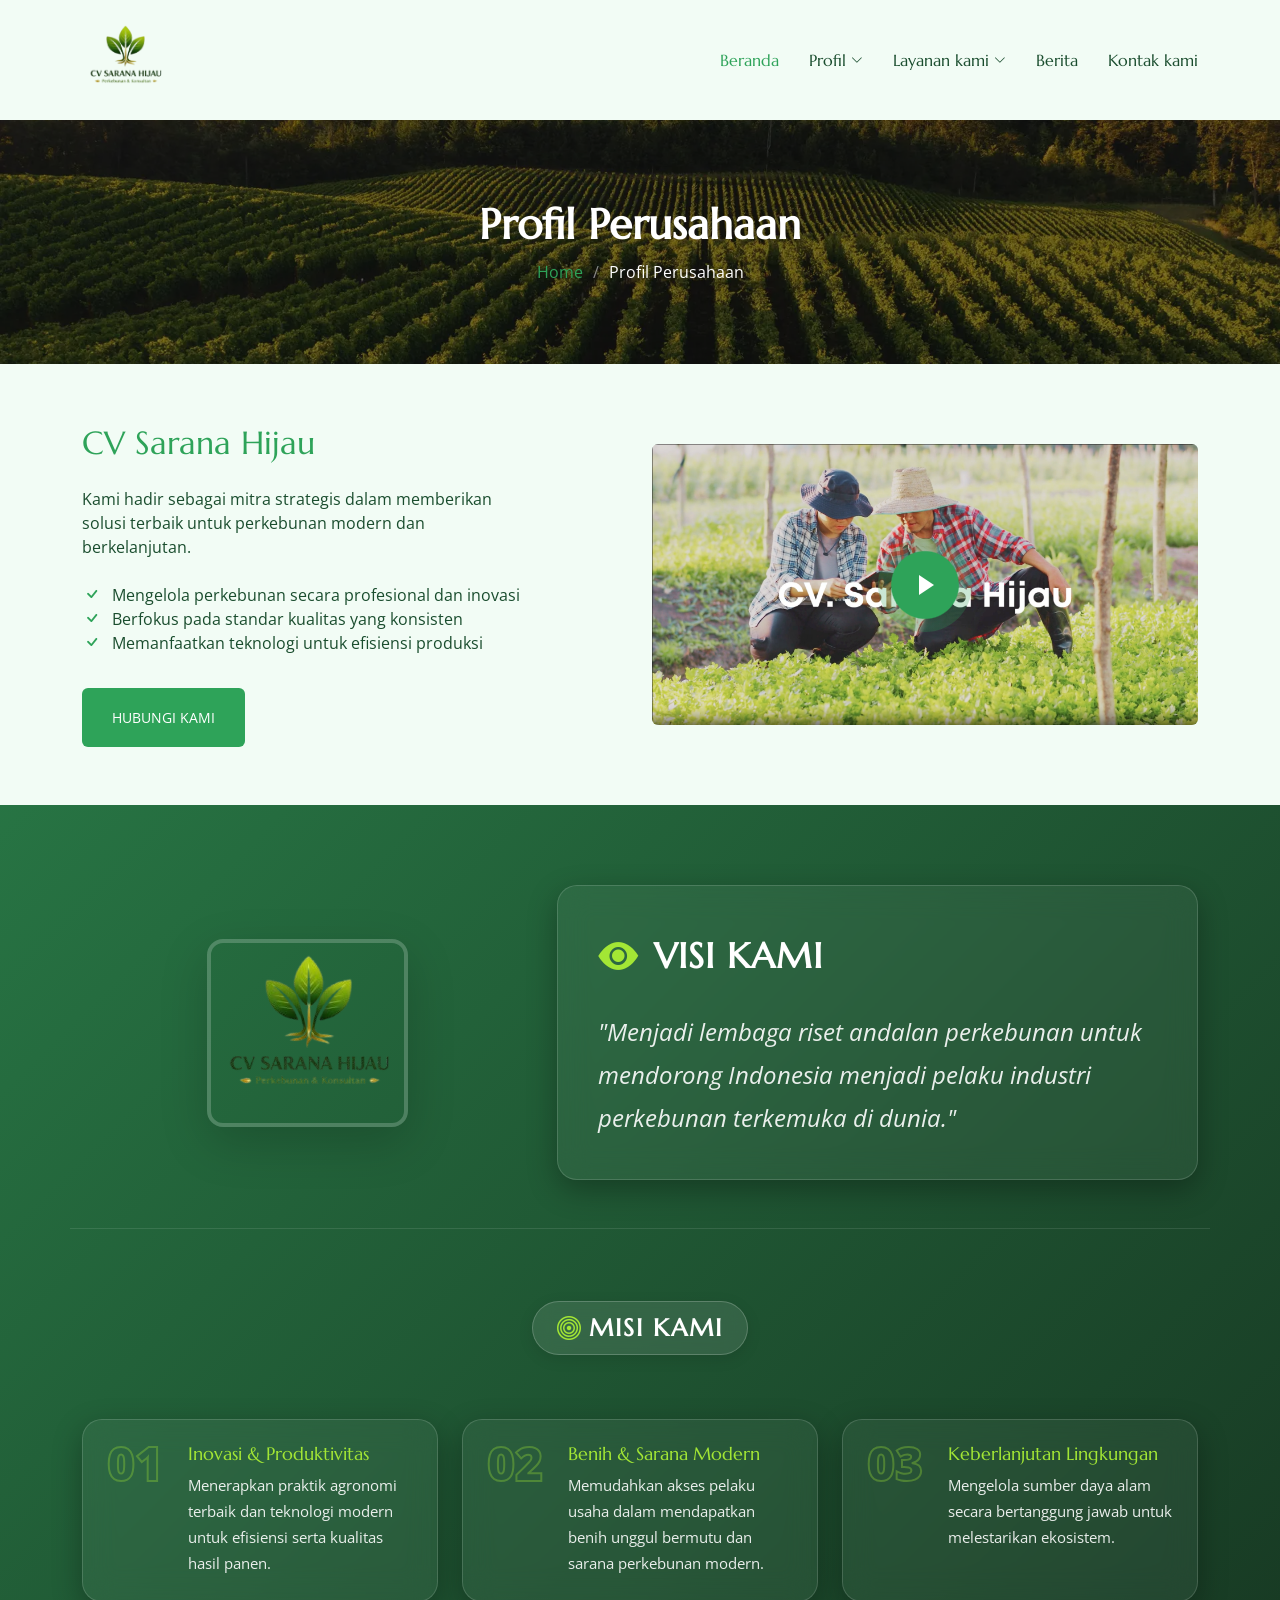
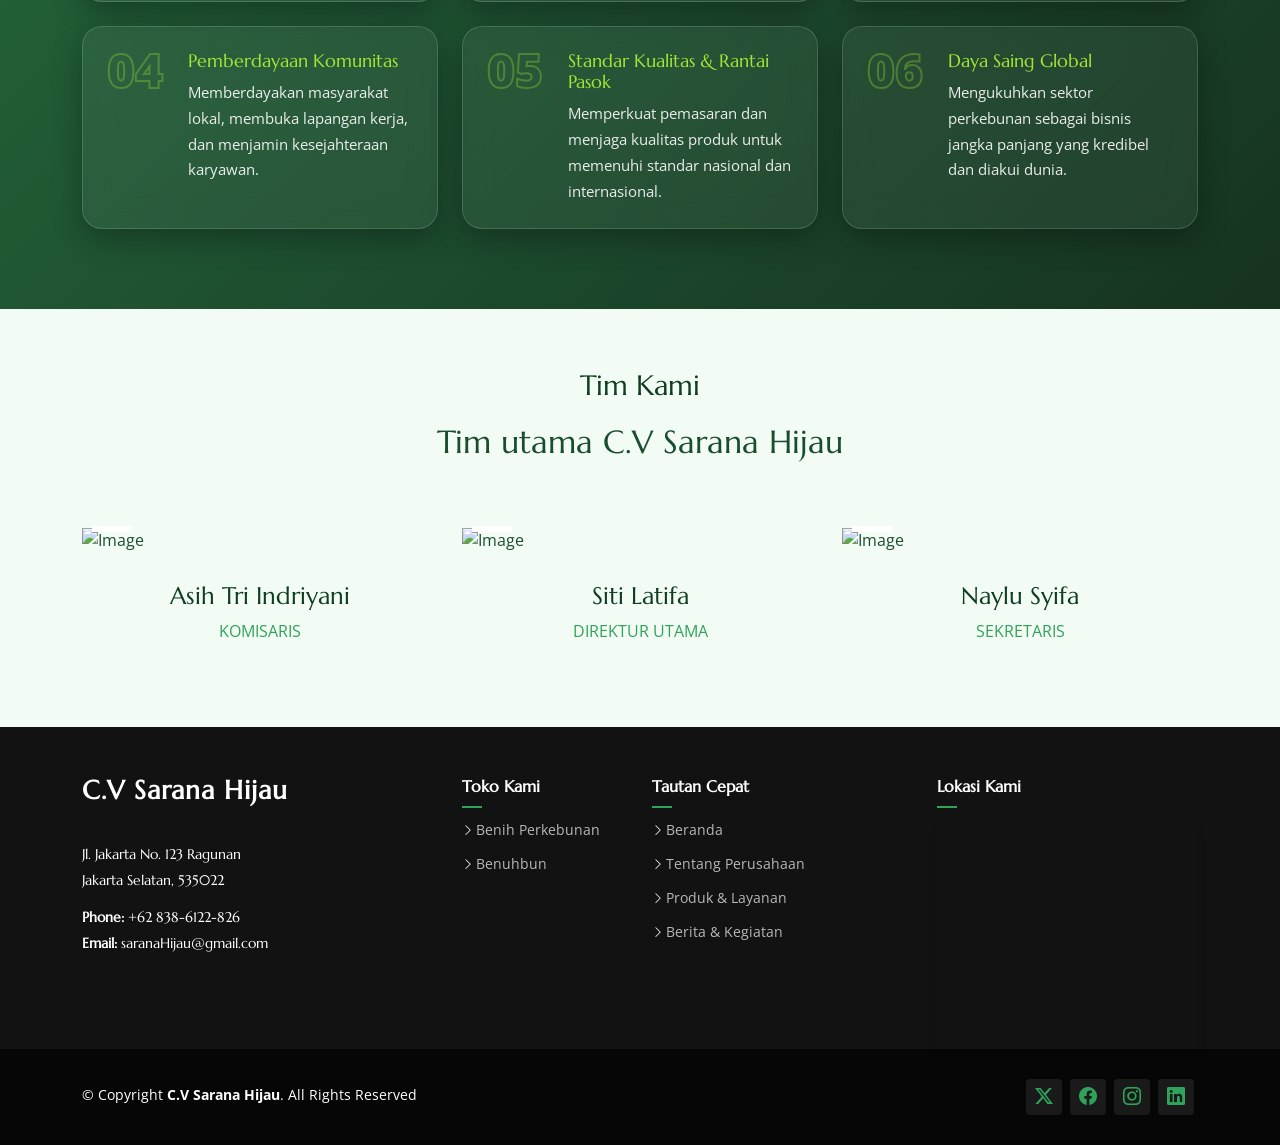
==== about.html @ 3dc7bf8a "first" ====
<!DOCTYPE html>
<html lang="en">

<head>
  <meta charset="utf-8">
  <meta content="width=device-width, initial-scale=1.0" name="viewport">
  <title> Cv Sarana Hijau</title>
  <meta name="description" content="">
  <meta name="keywords" content="">

  <!-- Favicons -->
  <link href="assets/img/logo.png" rel="icon">
  <link href="assets/img/apple-touch-icon.png" rel="apple-touch-icon">

  <!-- Fonts -->
  <link href="https://fonts.googleapis.com" rel="preconnect">
  <link href="https://fonts.gstatic.com" rel="preconnect" crossorigin>
  <link
    href="https://fonts.googleapis.com/css2?family=Open+Sans:ital,wght@0,300;0,400;0,500;0,600;0,700;0,800;1,300;1,400;1,500;1,600;1,700;1,800&family=Marcellus:wght@400&display=swap"
    rel="stylesheet">

  <!-- Vendor CSS Files -->
  <link href="assets/vendor/bootstrap/css/bootstrap.min.css" rel="stylesheet">
  <link href="assets/vendor/bootstrap-icons/bootstrap-icons.css" rel="stylesheet">
  <link href="assets/vendor/aos/aos.css" rel="stylesheet">
  <link href="assets/vendor/swiper/swiper-bundle.min.css" rel="stylesheet">
  <link href="assets/vendor/glightbox/css/glightbox.min.css" rel="stylesheet">

  <!-- Main CSS File -->
  <link href="assets/css/main.css" rel="stylesheet">

  <style>
    /* --- Visi Misi Section (Layout Gambar Kiri & Teks Kanan) --- */

    .visi-misi-section {
      position: relative;
      /* Ganti gambar latar ini sesuai keinginan Anda */
      background-image: url('../img/hero_1.jpg');
      background-size: cover;
      background-position: center;
      background-attachment: fixed;
      /* Efek Parallax */
      padding: 80px 0;
      overflow: hidden;
    }

    .visi-misi-overlay {
      position: absolute;
      top: 0;
      left: 0;
      width: 100%;
      height: 100%;
      background: linear-gradient(135deg, rgba(17, 101, 48, 0.9) 0%, rgba(10, 40, 20, 0.95) 100%);
      z-index: 1;
    }

    /* Animasi Gambar Melayang di Kolom Kiri */
    .image-float-anim {
      border: 4px solid rgba(255, 255, 255, 0.2);
      animation: floatImage 4s ease-in-out infinite;
    }

    @keyframes floatImage {
      0% {
        transform: translateY(0px);
      }

      50% {
        transform: translateY(-20px);
      }

      100% {
        transform: translateY(0px);
      }
    }

    /* Kartu Kaca (Glassmorphism) di Kolom Kanan */
    .glass-card {
      background: rgba(255, 255, 255, 0.05);
      backdrop-filter: blur(15px);
      -webkit-backdrop-filter: blur(15px);
      border: 1px solid rgba(255, 255, 255, 0.15);
      border-radius: 20px;
      padding: 40px;
      color: #ffffff;
      box-shadow: 0 10px 30px rgba(0, 0, 0, 0.3);
      transition: all 0.3s ease;
    }

    .glass-card:hover {
      background: rgba(255, 255, 255, 0.08);
      border-color: rgba(255, 255, 255, 0.3);
    }

    .glass-card .card-title {
      color: #ffffff;
      font-weight: 700;
      text-transform: uppercase;
      letter-spacing: 1px;
    }

    .glass-card .card-text {
      line-height: 1.7;
      color: rgba(255, 255, 255, 0.9);
    }

    /* Gaya Khusus untuk Daftar Berangka (Ordered List) */
    .card-list-ordered {
      padding-left: 20px;
    }

    .card-list-ordered li {
      font-size: 1.05rem;
      margin-bottom: 12px;
      line-height: 1.6;
      color: rgba(255, 255, 255, 0.9);
      padding-left: 10px;
    }

    /* Memberi warna aksen pada angka daftar (1, 2, 3...) */
    .card-list-ordered li::marker {
      color: #a3e635;
      font-weight: bold;
      font-size: 1.2rem;
    }

    /* --- Tambahan CSS untuk Misi Grid --- */

    /* Penomoran transparan besar di samping teks Misi */
    .mission-number {
      font-size: 4rem;
      font-weight: 800;
      line-height: 0.8;
      color: transparent;
      -webkit-text-stroke: 2px rgba(163, 230, 53, 0.4);
      /* Garis tepi warna hijau neon */
      margin-right: 25px;
      opacity: 0.8;
      transition: all 0.3s ease;
    }

    /* Efek saat kartu misi disorot mouse */
    .glass-card:hover .mission-number {
      color: rgba(163, 230, 53, 0.2);
      /* Nomor sedikit menyala */
      -webkit-text-stroke: 2px rgba(163, 230, 53, 0.8);
    }

    /* Lencana (Badge) bergaya kaca untuk Judul Misi */
    .glass-badge {
      background: rgba(255, 255, 255, 0.1);
      backdrop-filter: blur(10px);
      border: 1px solid rgba(255, 255, 255, 0.2);
      box-shadow: 0 4px 15px rgba(0, 0, 0, 0.1);
    }
  </style>
</head>

<body class="about-page">

  <header id="header" class="header d-flex align-items-center position-relative">
    <div class="container-fluid container-xl position-relative d-flex align-items-center justify-content-between">

      <a href="index.html" class="logo d-flex align-items-center">
        <!-- Uncomment the line below if you also wish to use an image logo -->
        <img src="assets/img/logo.png" alt="sarana-hijau">
        <!-- <h1 class="sitename">AgriCulture</h1>  -->
      </a>
      <nav id="navmenu" class="navmenu">
        <ul>
          <li><a href="index.html" class="active">Beranda</a></li>
          <li class="dropdown"><a href="#"><span>Profil</span> <i class="bi bi-chevron-down toggle-dropdown"></i></a>
            <ul>
              <li><a href="about.html">Profil Perusahaan</a></li>
              <li><a href="dokumen.html">Penghargaan/Dokumen</a></li>
            </ul>
          </li>
          <li class="dropdown"><a href="#"><span>Layanan kami</span> <i
                class="bi bi-chevron-down toggle-dropdown"></i></a>
            <ul>
              <li class="dropdown"><a href="#"><span>Toko Benih</span> <i
                    class="bi bi-chevron-down toggle-dropdown"></i></a>
                <ul>
                  <li><a href="https://www.benihperkebunanols.com" target="_blank">Toko Benih OLS</a></li>
                  <li><a href="http://www.belibenihbun.com" target="_blank">Toko Benihbun</a></li>
                </ul>
              </li>
              <li><a href="services.html">Produk</a></li>
              <li><a href="jasa.html">Jasa</a></li>
            </ul>
          </li>
          <li><a href="blog.html">Berita</a></li>
          <li><a href="contact.html">Kontak kami</a></li>
        </ul>
        <i class="mobile-nav-toggle d-xl-none bi bi-list"></i>
      </nav>
    </div>
  </header>

  <main class="main">

    <!-- Page Title -->
    <div class="page-title dark-background" data-aos="fade"
      style="background-image: url(assets/img/page-title-bg.webp);">
      <div class="container position-relative">
        <h1>Profil Perusahaan</h1>
        <!-- <p>Esse dolorum voluptatum ullam est sint nemo et est ipsa porro placeat quibusdam quia assumenda numquam
          molestias.</p> -->
        <nav class="breadcrumbs">
          <ol>
            <li><a href="index.html">Home</a></li>
            <li class="current">Profil Perusahaan</li>
          </ol>
        </nav>
      </div>
    </div><!-- End Page Title -->

    <section id="about-3" class="about-3 section">
      <div class="container">
        <div class="row gy-4 justify-content-between align-items-center">

          <!-- Kolom Gambar dan Tombol Play -->
          <div class="col-lg-6 order-lg-2 position-relative" data-aos="zoom-out">
            <img src="assets/vid/inovasi.png" alt="Image" class="img-fluid rounded image-3d-effect">
            <!-- Tautan memicu Modal Bootstrap -->
            <a href="javascript:void(0);" data-bs-toggle="modal" data-bs-target="#mp4VideoModal"
              class="pulsating-play-btn">
              <span class="play"><i class="bi bi-play-fill"></i></span>
            </a>
          </div>

          <!-- Kolom Teks Penjelasan Perusahaan -->
          <div class="col-lg-5 order-lg-1" data-aos="fade-up" data-aos-delay="100">
            <h2 class="content-title mb-4">CV Sarana Hijau</h2>
            <p class="mb-4">
              Kami hadir sebagai mitra strategis dalam memberikan solusi terbaik untuk perkebunan modern dan
              berkelanjutan.
            </p>
            <ul class="list-unstyled list-check">
              <li>Mengelola perkebunan secara profesional dan inovasi</li>
              <li>Berfokus pada standar kualitas yang konsisten</li>
              <li>Memanfaatkan teknologi untuk efisiensi produksi</li>
            </ul>

            <p><a href="#" class="btn-cta">Hubungi Kami</a></p>
          </div>
        </div>
      </div>
    </section>
    <!-- /About 3 Section -->
    <!-- Modal untuk Video MP4 -->
    <div class="modal fade" id="mp4VideoModal" tabindex="-1" aria-labelledby="mp4VideoModalLabel" aria-hidden="true">
      <div class="modal-dialog modal-lg modal-dialog-centered">
        <div class="modal-content">

          <!-- Header Modal -->
          <div class="modal-header">
            <h5 class="modal-title" id="mp4VideoModalLabel">Video Profil Perusahaan</h5>
            <button type="button" class="btn-close" data-bs-dismiss="modal" aria-label="Close"></button>
          </div>

          <!-- Body Modal (Tempat Video MP4) -->
          <div class="modal-body p-0">
            <div class="ratio ratio-16x9">
              <!-- Tag video HTML5 untuk memutar file .mp4 -->
              <video id="companyVideo" controls>
                <!-- Ubah src ke lokasi file mp4 Anda, misal: assets/video/profil.mp4 -->
                <source src="assets/vid/Inovasi.mp4" type="video/mp4">
                Maaf, browser Anda tidak mendukung pemutaran video ini.
              </video>
            </div>
          </div>

        </div>
      </div>
    </div>
    <section id="visi-misi" class="visi-misi-section">
      <div class="visi-misi-overlay"></div>

      <div class="container position-relative z-2 mb-5 pb-5" style="border-bottom: 1px solid rgba(255,255,255,0.1);">
        <div class="row gy-5 align-items-center">

          <div class="col-lg-5 text-center" data-aos="fade-right" data-aos-delay="100">
            <div class="image-floating-wrapper">
              <img src="assets/img/logo.png" alt="Ilustrasi Visi"
                class="img-fluid rounded-4 shadow-lg image-float-anim">
            </div>
          </div>

          <div class="col-lg-7" data-aos="fade-left" data-aos-delay="200">
            <div class="glass-card">
              <div class="d-flex align-items-center mb-4">
                <i class="bi bi-eye-fill me-3" style="font-size: 2.5rem; color: #a3e635;"></i>
                <h2 class="card-title m-0" style="font-size: 2.2rem;">Visi Kami</h2>
              </div>
              <p class="card-text fs-4 fst-italic" style="line-height: 1.8;">
                "Menjadi lembaga riset andalan perkebunan untuk mendorong Indonesia menjadi pelaku industri perkebunan
                terkemuka di dunia."
              </p>
            </div>
          </div>

        </div>
      </div>
      <div class="container position-relative z-2 pt-4">

        <div class="text-center mb-5" data-aos="fade-up">
          <div class="d-inline-flex align-items-center justify-content-center px-4 py-2 glass-badge rounded-pill mb-3">
            <i class="bi bi-bullseye fs-4 me-2" style="color: #a3e635;"></i>
            <h2 class="m-0 text-white text-uppercase" style="letter-spacing: 2px; font-size: 1.5rem; font-weight: 700;">
              Misi Kami</h2>
          </div>
        </div>

        <div class="row gy-4">

          <div class="col-lg-4 col-md-6" data-aos="fade-up" data-aos-delay="100">
            <div class="glass-card h-100 p-4 d-flex align-items-start">
              <div class="mission-number" style="font-size: 3rem;">01</div>
              <div>
                <h4 class="text-white mb-2" style="font-size: 1.1rem; color: #a3e635 !important;">Inovasi &
                  Produktivitas</h4>
                <p class="card-text mb-0 text-white" style="font-size: 0.95rem; opacity: 0.9;">Menerapkan praktik
                  agronomi terbaik dan teknologi modern untuk efisiensi serta kualitas hasil panen.</p>
              </div>
            </div>
          </div>

          <div class="col-lg-4 col-md-6" data-aos="fade-up" data-aos-delay="200">
            <div class="glass-card h-100 p-4 d-flex align-items-start">
              <div class="mission-number" style="font-size: 3rem;">02</div>
              <div>
                <h4 class="text-white mb-2" style="font-size: 1.1rem; color: #a3e635 !important;">Benih & Sarana Modern
                </h4>
                <p class="card-text mb-0 text-white" style="font-size: 0.95rem; opacity: 0.9;">Memudahkan akses pelaku
                  usaha dalam mendapatkan benih unggul bermutu dan sarana perkebunan modern.</p>
              </div>
            </div>
          </div>

          <div class="col-lg-4 col-md-6" data-aos="fade-up" data-aos-delay="300">
            <div class="glass-card h-100 p-4 d-flex align-items-start">
              <div class="mission-number" style="font-size: 3rem;">03</div>
              <div>
                <h4 class="text-white mb-2" style="font-size: 1.1rem; color: #a3e635 !important;">Keberlanjutan
                  Lingkungan</h4>
                <p class="card-text mb-0 text-white" style="font-size: 0.95rem; opacity: 0.9;">Mengelola sumber daya
                  alam secara bertanggung jawab untuk melestarikan ekosistem.</p>
              </div>
            </div>
          </div>

          <div class="col-lg-4 col-md-6" data-aos="fade-up" data-aos-delay="400">
            <div class="glass-card h-100 p-4 d-flex align-items-start">
              <div class="mission-number" style="font-size: 3rem;">04</div>
              <div>
                <h4 class="text-white mb-2" style="font-size: 1.1rem; color: #a3e635 !important;">Pemberdayaan Komunitas
                </h4>
                <p class="card-text mb-0 text-white" style="font-size: 0.95rem; opacity: 0.9;">Memberdayakan masyarakat
                  lokal, membuka lapangan kerja, dan menjamin kesejahteraan karyawan.</p>
              </div>
            </div>
          </div>

          <div class="col-lg-4 col-md-6" data-aos="fade-up" data-aos-delay="500">
            <div class="glass-card h-100 p-4 d-flex align-items-start">
              <div class="mission-number" style="font-size: 3rem;">05</div>
              <div>
                <h4 class="text-white mb-2" style="font-size: 1.1rem; color: #a3e635 !important;">Standar Kualitas &
                  Rantai Pasok</h4>
                <p class="card-text mb-0 text-white" style="font-size: 0.95rem; opacity: 0.9;">Memperkuat pemasaran dan
                  menjaga kualitas produk untuk memenuhi standar nasional dan internasional.</p>
              </div>
            </div>
          </div>

          <div class="col-lg-4 col-md-6" data-aos="fade-up" data-aos-delay="600">
            <div class="glass-card h-100 p-4 d-flex align-items-start">
              <div class="mission-number" style="font-size: 3rem;">06</div>
              <div>
                <h4 class="text-white mb-2" style="font-size: 1.1rem; color: #a3e635 !important;">Daya Saing Global</h4>
                <p class="card-text mb-0 text-white" style="font-size: 0.95rem; opacity: 0.9;">Mengukuhkan sektor
                  perkebunan sebagai bisnis jangka panjang yang kredibel dan diakui dunia.</p>
              </div>
            </div>
          </div>

        </div>
      </div>
    </section>

    <!-- Team Section -->
    <section class="team-15 team section" id="team">
      <!-- Section Title -->
      <div class="container section-title" data-aos="fade-up">
        <h2>Tim Kami</h2>
        <p>Tim utama C.V Sarana Hijau</p>
      </div><!-- End Section Title -->

      <div class="content">
        <div class="container">

          <div class="row">
            <div class="col-lg-4 col-md-6 mb-4">
              <div class="person">
                <figure>
                  <img src="assets/img/team/team-1.jpg" alt="Image" class="img-fluid">
                  <div class="social">
                    <a href="#"><span class="bi bi-facebook"></span></a>
                    <a href="#"><span class="bi bi-twitter-x"></span></a>
                    <a href="#"><span class="bi bi-linkedin"></span></a>
                  </div>
                </figure>
                <div class="person-contents">
                  <h3>Asih Tri Indriyani</h3>
                  <span class="position">KOMISARIS</span>
                </div>
              </div>
            </div>

            <div class="col-lg-4 col-md-6 mb-4">
              <div class="person">
                <figure>
                  <img src="assets/img/team/team-2.jpg" alt="Image" class="img-fluid">
                  <div class="social">
                    <a href="#"><span class="bi bi-facebook"></span></a>
                    <a href="#"><span class="bi bi-twitter-x"></span></a>
                    <a href="#"><span class="bi bi-linkedin"></span></a>
                  </div>
                </figure>
                <div class="person-contents">
                  <h3>Siti Latifa</h3>
                  <span class="position">DIREKTUR UTAMA</span>
                </div>
              </div>
            </div>

            <div class="col-lg-4 col-md-6 mb-4">
              <div class="person">
                <figure>
                  <img src="assets/img/team/team-3.jpg" alt="Image" class="img-fluid">
                  <div class="social">
                    <a href="#"><span class="bi bi-facebook"></span></a>
                    <a href="#"><span class="bi bi-twitter-x"></span></a>
                    <a href="#"><span class="bi bi-linkedin"></span></a>
                  </div>
                </figure>
                <div class="person-contents">
                  <h3>Naylu Syifa</h3>
                  <span class="position">SEKRETARIS</span>
                </div>
              </div>
            </div>

          </div>
        </div>
      </div>

    </section>
    <!-- /Team Section -->

  </main>
  <footer id="footer" class="footer dark-background">

    <div class="footer-top">
      <div class="container">
        <div class="row gy-4">

          <div class="col-lg-4 col-md-6 footer-about">
            <a href="index.html" class="logo d-flex align-items-center">
              <span class="sitename">C.V Sarana Hijau</span>
            </a>
            <div class="footer-contact pt-3">
              <p>Jl. Jakarta No. 123 Ragunan</p>
              <p>Jakarta Selatan, 535022</p>
              <p class="mt-3"><strong>Phone:</strong> <span>+62 838-6122-826</span></p>
              <p><strong>Email:</strong> <span>saranaHijau@gmail.com</span></p>
            </div>
          </div>

          <div class="col-lg-2 col-md-3 footer-links">
            <h4>Toko Kami</h4>
            <ul>
              <li><i class="bi bi-chevron-right"></i> <a href="https://www.benihperkebunanols.com" target="_blank">Benih
                  Perkebunan</a></li>
              <li><i class="bi bi-chevron-right"></i> <a href="http://www.belibenihbun.com" target="_blank">Benuhbun</a>
              </li>
            </ul>
          </div>

          <div class="col-lg-3 col-md-3 footer-links">
            <h4>Tautan Cepat</h4>
            <ul>
              <li><i class="bi bi-chevron-right"></i> <a href="index.html">Beranda</a></li>
              <li><i class="bi bi-chevron-right"></i> <a href="#about-3">Tentang Perusahaan</a></li>
              <li><i class="bi bi-chevron-right"></i> <a href="#services">Produk & Layanan</a></li>
              <li><i class="bi bi-chevron-right"></i> <a href="#recent-posts">Berita & Kegiatan</a></li>
            </ul>
          </div>

          <div class="col-lg-3 col-md-12">
            <h4>Lokasi Kami</h4>
            <div class="map-container rounded overflow-hidden mt-3" style="box-shadow: 0 4px 10px rgba(0,0,0,0.1);">
              <iframe
                src="https://www.google.com/maps/embed?pb=!1m18!1m12!1m3!1d31724.81432832598!2d106.797534!3d-6.305597!2m3!1f0!2f0!3f0!3m2!1i1024!2i768!4f13.1!3m3!1m2!1s0x2e69ee1e2db26f11%3A0xcb7df5b4b1fc7692!2sRagunan%2C%20Ps.%20Minggu%2C%20Kota%20Jakarta%20Selatan%2C%20Daerah%20Khusus%20Ibukota%20Jakarta!5e0!3m2!1sid!2sid!4v1700000000000!5m2!1sid!2sid"
                width="100%" height="220" style="border:0;" allowfullscreen="" loading="lazy"
                referrerpolicy="no-referrer-when-downgrade">
              </iframe>
            </div>
          </div>
        </div>
      </div>
    </div>

    <div class="copyright text-center">
      <div
        class="container d-flex flex-column flex-lg-row justify-content-center justify-content-lg-between align-items-center">

        <div class="d-flex flex-column align-items-center align-items-lg-start">
          <div>
            © Copyright <strong><span>C.V Sarana Hijau</span></strong>. All Rights Reserved
          </div>
          <div class="credits">
          </div>
        </div>

        <div class="social-links order-first order-lg-last mb-3 mb-lg-0">
          <a href=""><i class="bi bi-twitter-x"></i></a>
          <a href=""><i class="bi bi-facebook"></i></a>
          <a href=""><i class="bi bi-instagram"></i></a>
          <a href=""><i class="bi bi-linkedin"></i></a>
        </div>

      </div>
    </div>

  </footer>
  <!-- Scroll Top -->
  <a href="#" id="scroll-top" class="scroll-top d-flex align-items-center justify-content-center"><i
      class="bi bi-arrow-up-short"></i></a>

  <!-- Preloader -->
  <div id="preloader"></div>

  <!-- Vendor JS Files -->
  <script src="assets/vendor/bootstrap/js/bootstrap.bundle.min.js"></script>
  <script src="assets/vendor/php-email-form/validate.js"></script>
  <script src="assets/vendor/aos/aos.js"></script>
  <script src="assets/vendor/swiper/swiper-bundle.min.js"></script>
  <script src="assets/vendor/glightbox/js/glightbox.min.js"></script>

  <!-- Main JS File -->
  <script src="assets/js/main.js"></script>

</body>

</html>
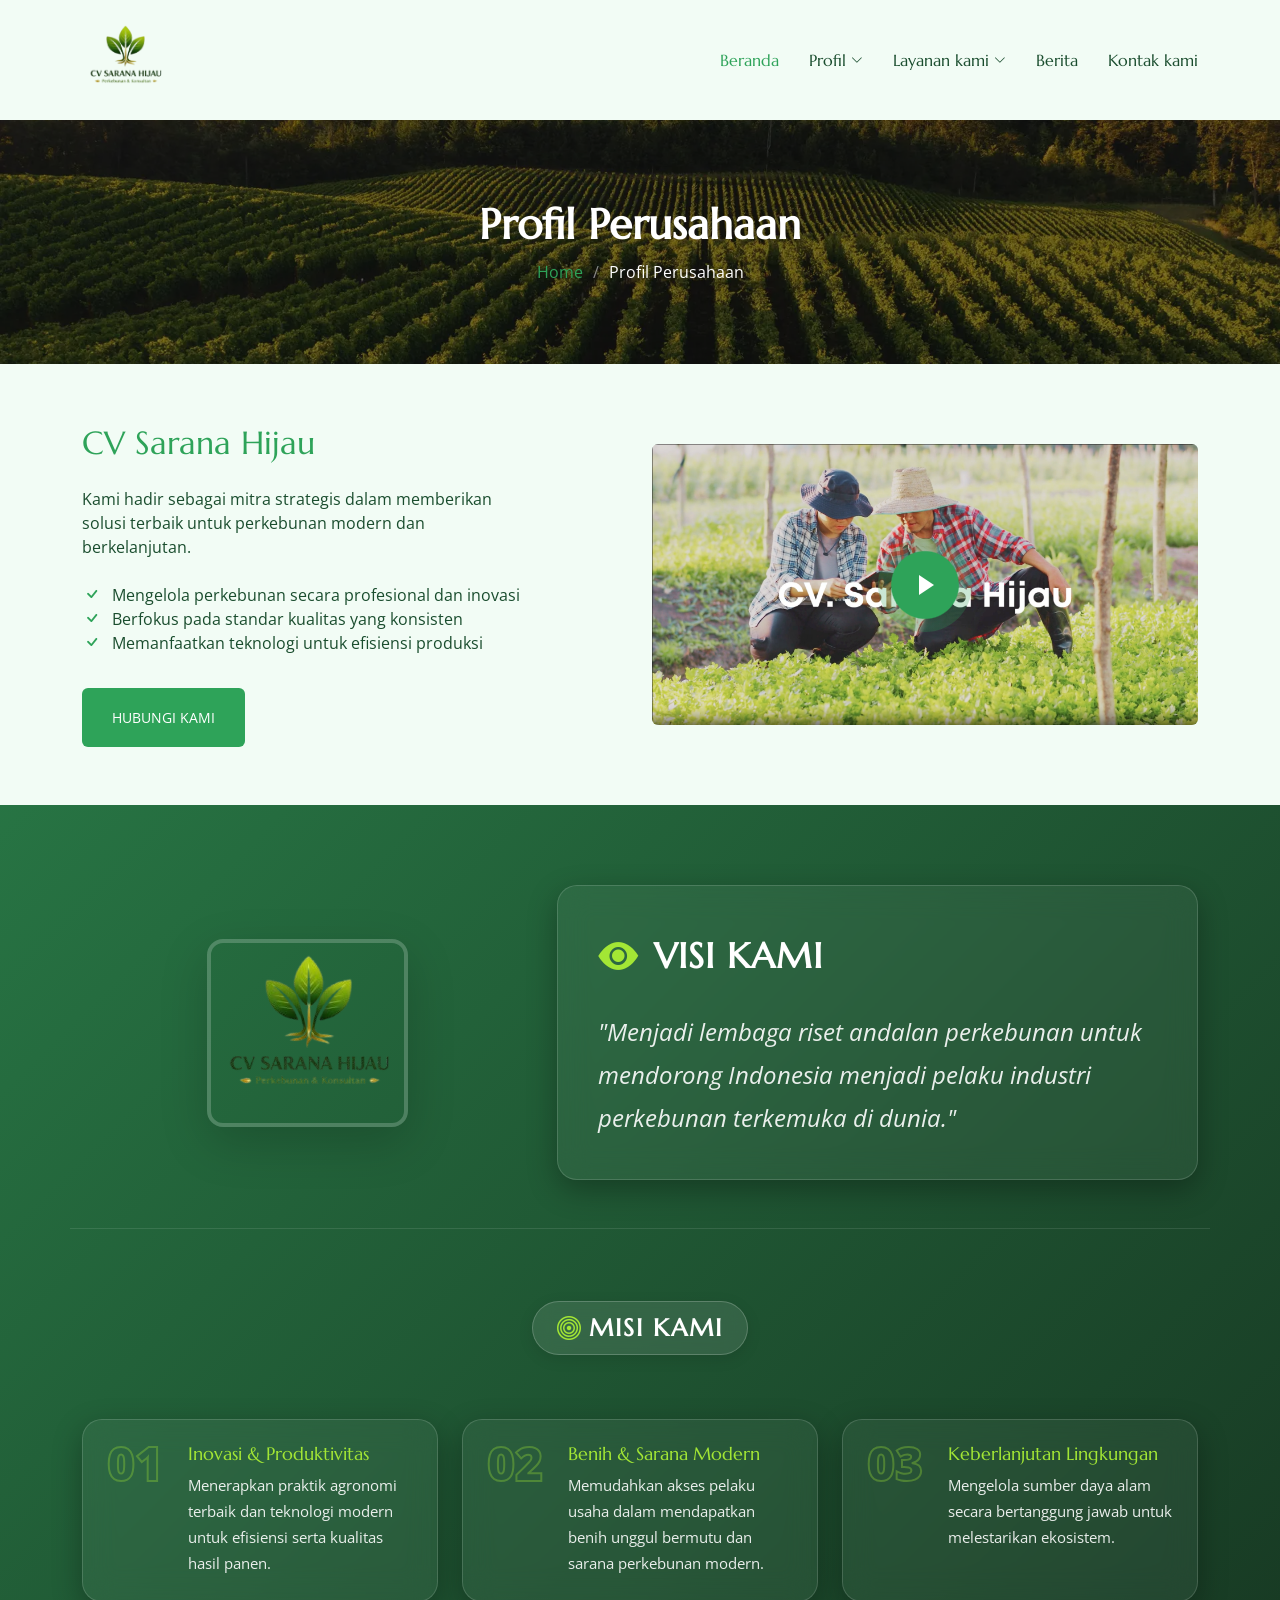
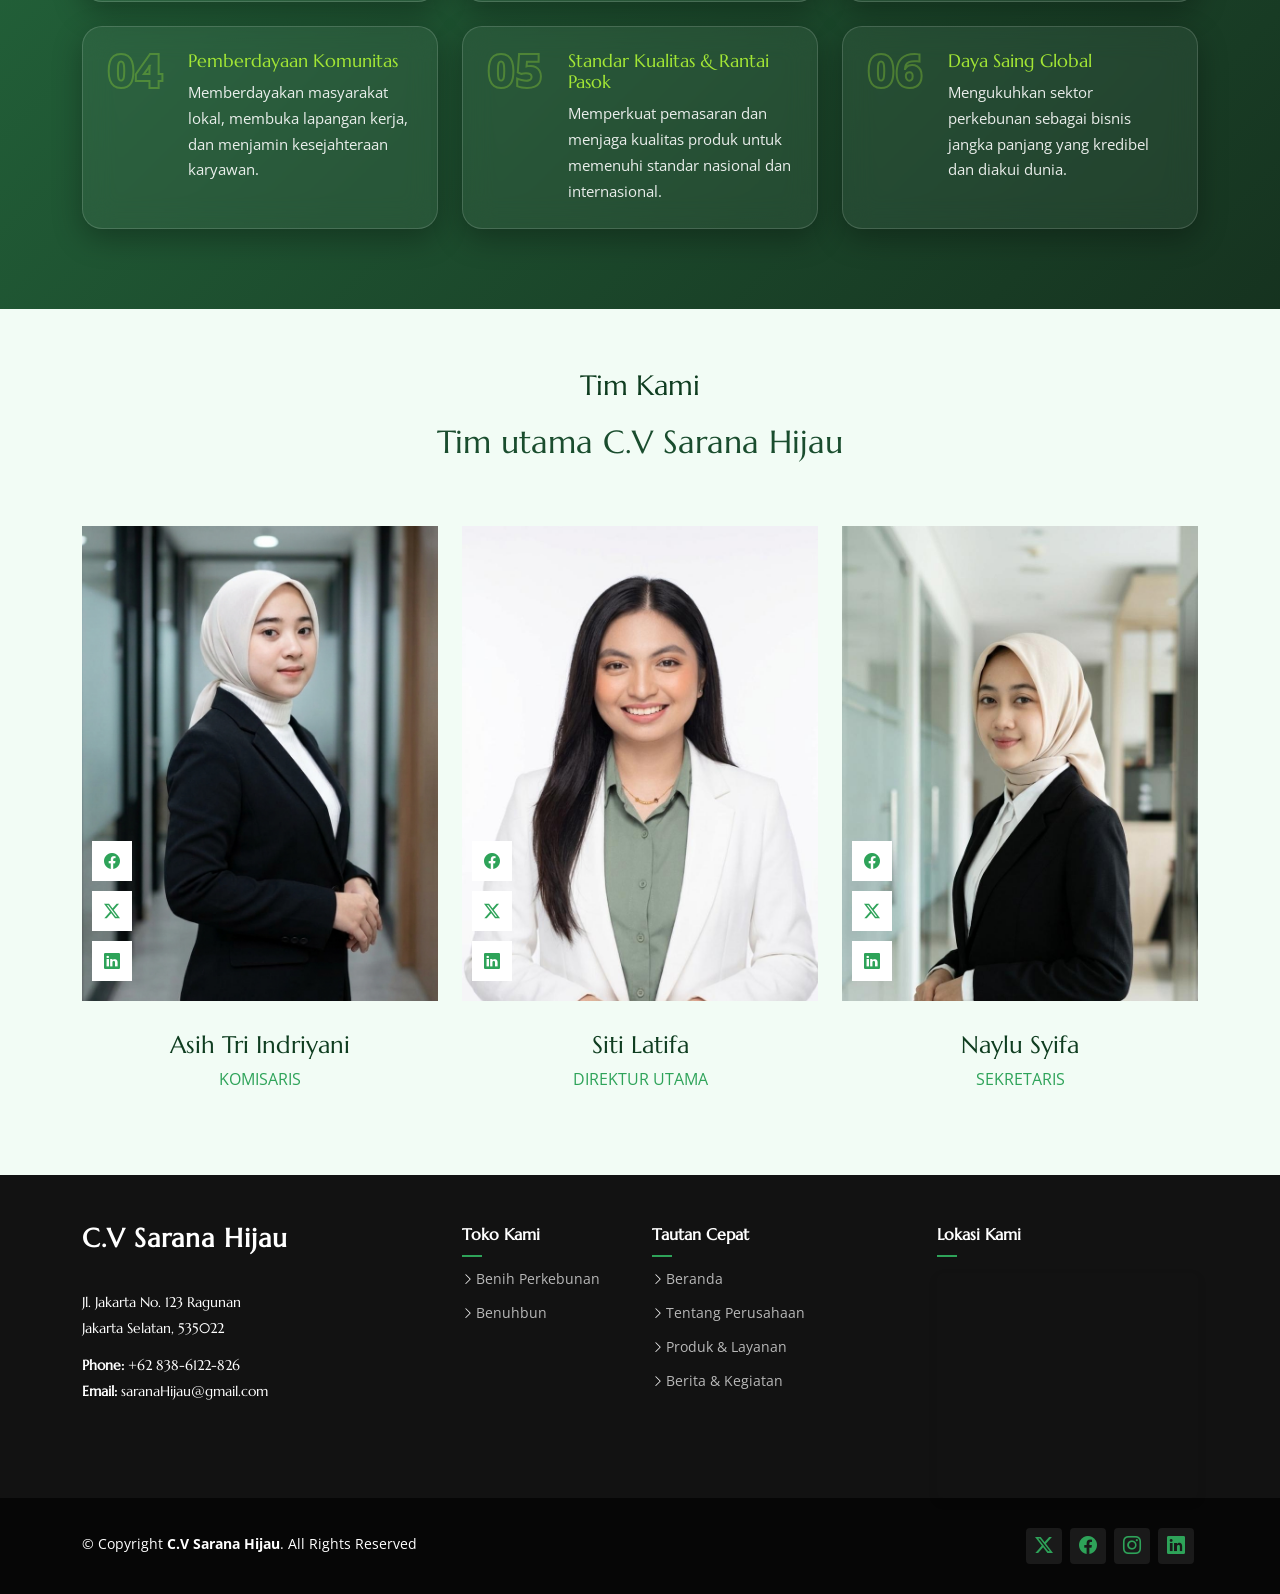
==== commit 2f5fba3d: "update" ====
--- a/about.html
+++ b/about.html
@@ -152,6 +152,14 @@
       backdrop-filter: blur(10px);
       border: 1px solid rgba(255, 255, 255, 0.2);
       box-shadow: 0 4px 15px rgba(0, 0, 0, 0.1);
+    }
+
+    .img-portrait {
+      width: 100%;
+      max-width: 100%;
+      aspect-ratio: 3 / 4;
+      object-fit: cover;
+      object-position: top;
     }
   </style>
 </head>
@@ -399,12 +407,11 @@
 
       <div class="content">
         <div class="container">
-
           <div class="row">
             <div class="col-lg-4 col-md-6 mb-4">
               <div class="person">
                 <figure>
-                  <img src="assets/img/team/team-1.jpg" alt="Image" class="img-fluid">
+                  <img src="assets/img/team/asih.png" alt="Image" class="img-fluid img-portrait">
                   <div class="social">
                     <a href="#"><span class="bi bi-facebook"></span></a>
                     <a href="#"><span class="bi bi-twitter-x"></span></a>
@@ -421,7 +428,7 @@
             <div class="col-lg-4 col-md-6 mb-4">
               <div class="person">
                 <figure>
-                  <img src="assets/img/team/team-2.jpg" alt="Image" class="img-fluid">
+                  <img src="assets/img/team/tia.jpeg" alt="Image" class="img-fluid img-portrait">
                   <div class="social">
                     <a href="#"><span class="bi bi-facebook"></span></a>
                     <a href="#"><span class="bi bi-twitter-x"></span></a>
@@ -438,7 +445,7 @@
             <div class="col-lg-4 col-md-6 mb-4">
               <div class="person">
                 <figure>
-                  <img src="assets/img/team/team-3.jpg" alt="Image" class="img-fluid">
+                  <img src="assets/img/team/cipa.jpeg" alt="Image" class="img-fluid img-portrait">
                   <div class="social">
                     <a href="#"><span class="bi bi-facebook"></span></a>
                     <a href="#"><span class="bi bi-twitter-x"></span></a>
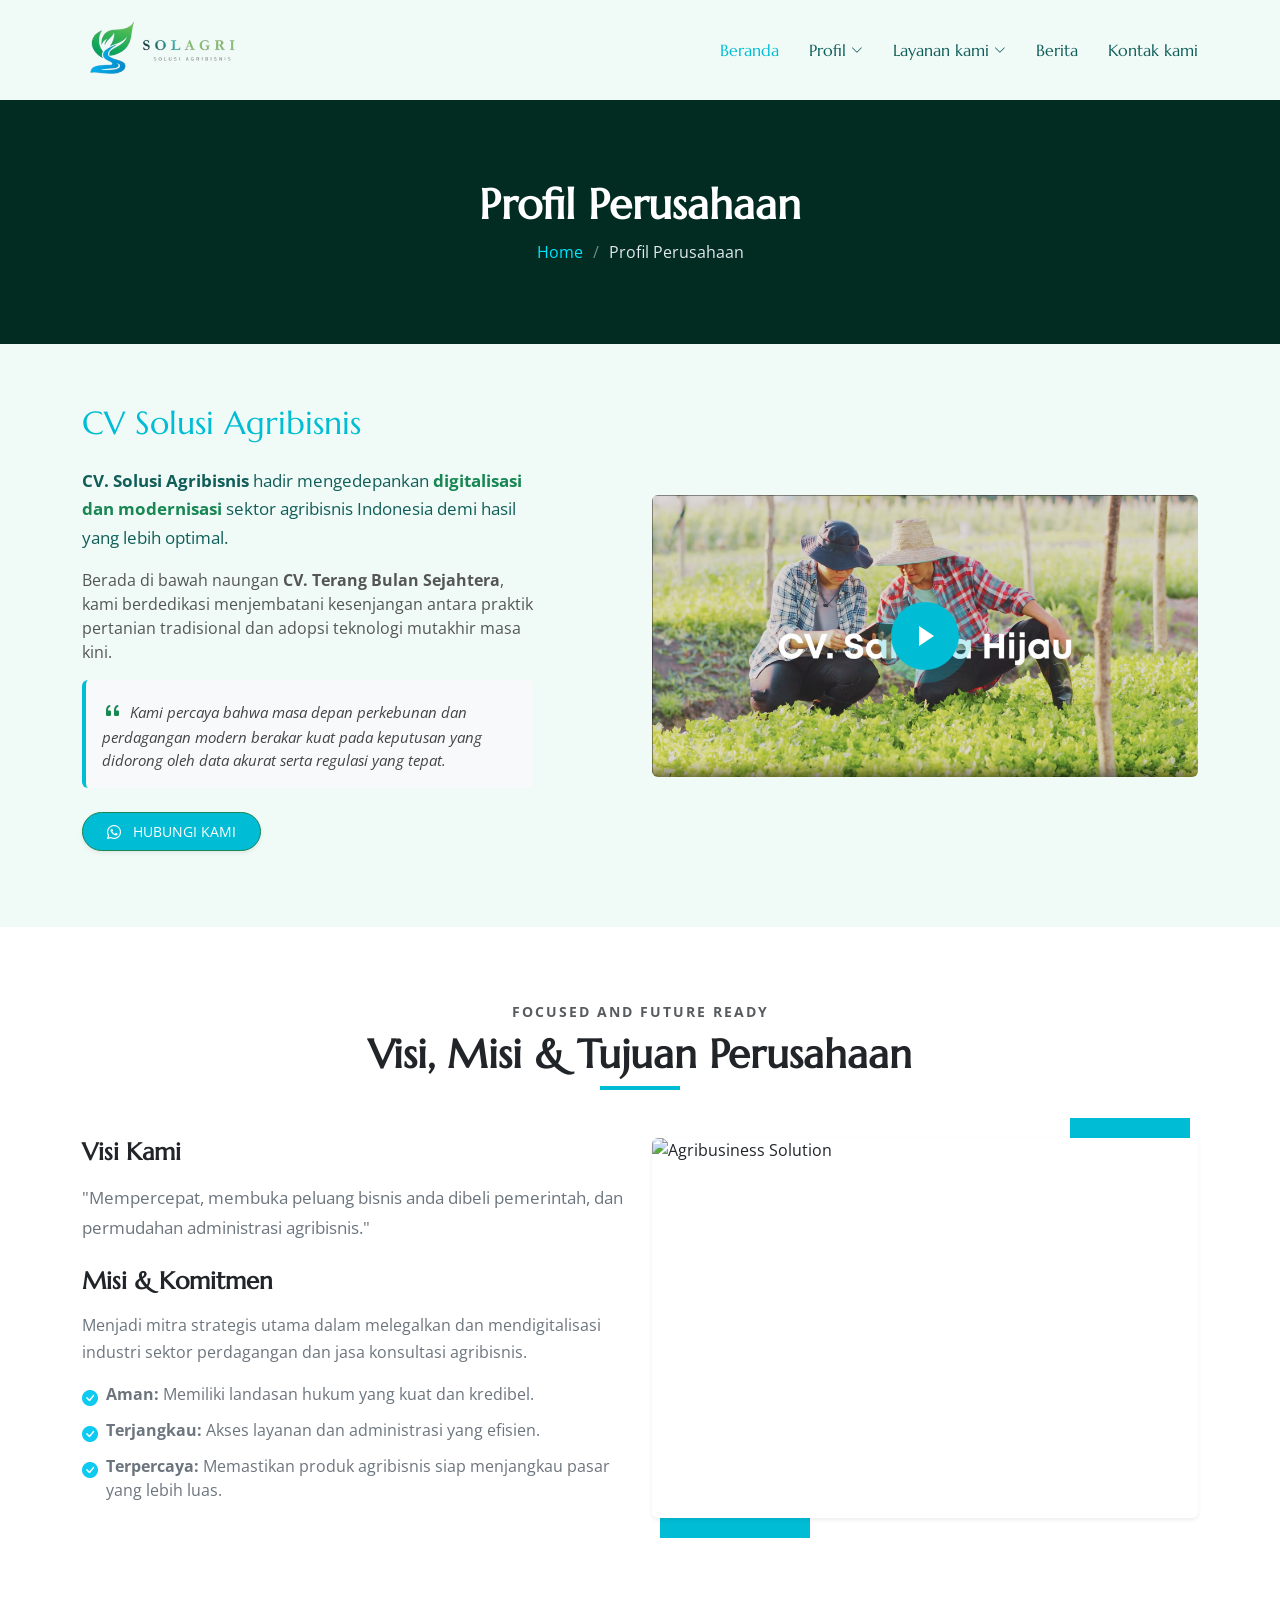
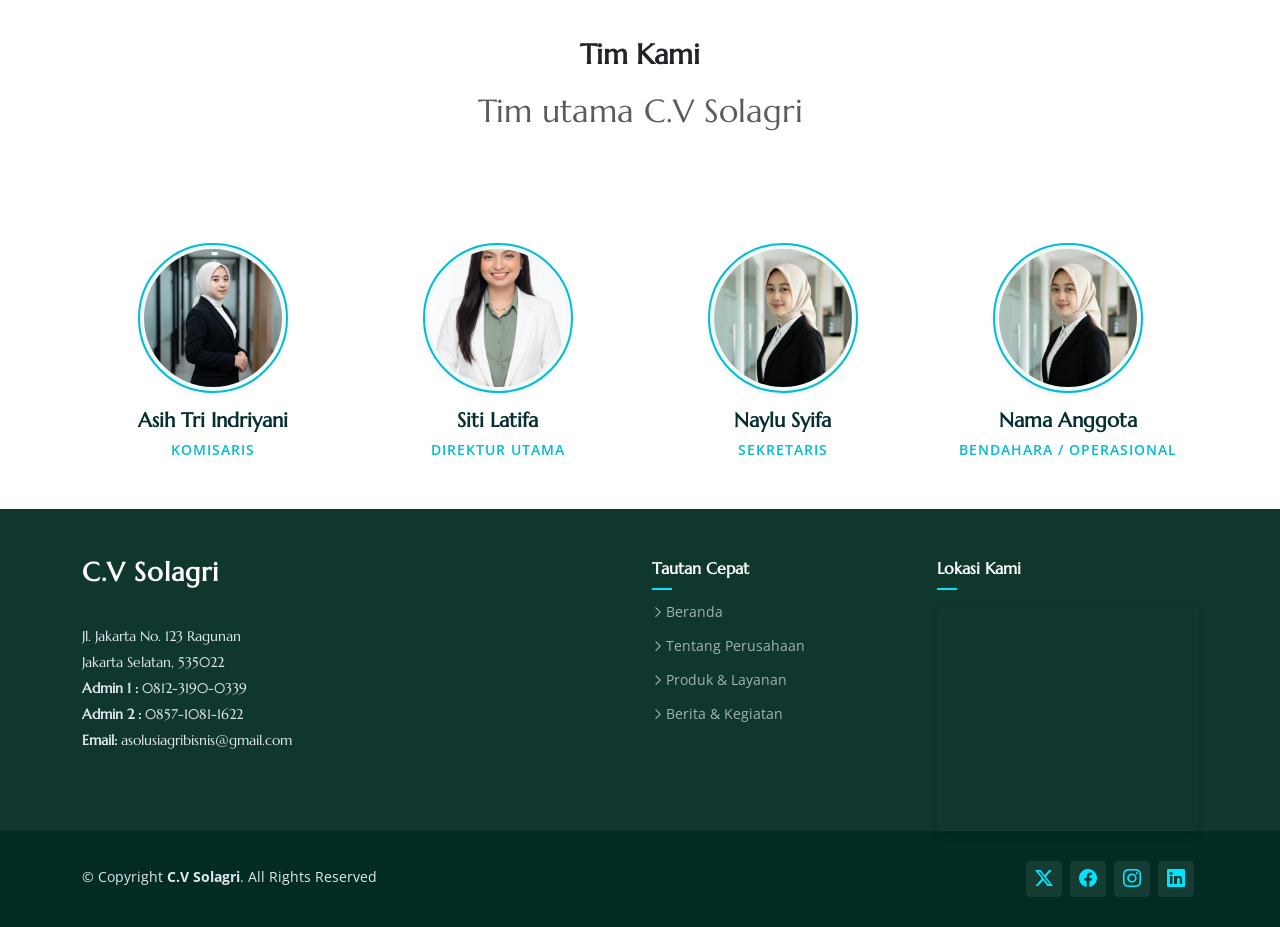
==== commit 43b69c3f: "clear" ====
--- a/about.html
+++ b/about.html
@@ -4,7 +4,7 @@
 <head>
   <meta charset="utf-8">
   <meta content="width=device-width, initial-scale=1.0" name="viewport">
-  <title> Cv Sarana Hijau</title>
+  <title>Solagri</title>
   <meta name="description" content="">
   <meta name="keywords" content="">
 
@@ -55,10 +55,6 @@
     }
 
     /* Animasi Gambar Melayang di Kolom Kiri */
-    .image-float-anim {
-      border: 4px solid rgba(255, 255, 255, 0.2);
-      animation: floatImage 4s ease-in-out infinite;
-    }
 
     @keyframes floatImage {
       0% {
@@ -170,10 +166,9 @@
     <div class="container-fluid container-xl position-relative d-flex align-items-center justify-content-between">
 
       <a href="index.html" class="logo d-flex align-items-center">
-        <!-- Uncomment the line below if you also wish to use an image logo -->
-        <img src="assets/img/logo.png" alt="sarana-hijau">
-        <!-- <h1 class="sitename">AgriCulture</h1>  -->
+        <img src="assets/img/logo.png" alt="sarana-hijau" style="max-height: 160px; max-width: 160px;">
       </a>
+
       <nav id="navmenu" class="navmenu">
         <ul>
           <li><a href="index.html" class="active">Beranda</a></li>
@@ -186,13 +181,6 @@
           <li class="dropdown"><a href="#"><span>Layanan kami</span> <i
                 class="bi bi-chevron-down toggle-dropdown"></i></a>
             <ul>
-              <li class="dropdown"><a href="#"><span>Toko Benih</span> <i
-                    class="bi bi-chevron-down toggle-dropdown"></i></a>
-                <ul>
-                  <li><a href="https://www.benihperkebunanols.com" target="_blank">Toko Benih OLS</a></li>
-                  <li><a href="http://www.belibenihbun.com" target="_blank">Toko Benihbun</a></li>
-                </ul>
-              </li>
               <li><a href="services.html">Produk</a></li>
               <li><a href="jasa.html">Jasa</a></li>
             </ul>
@@ -202,6 +190,7 @@
         </ul>
         <i class="mobile-nav-toggle d-xl-none bi bi-list"></i>
       </nav>
+
     </div>
   </header>
 
@@ -209,11 +198,9 @@
 
     <!-- Page Title -->
     <div class="page-title dark-background" data-aos="fade"
-      style="background-image: url(assets/img/page-title-bg.webp);">
+      style="background-image: url(https://images.unsplash.com/photo-1620200423727-8127f75d7f53?q=80&w=1170&auto=format&fit=crop&ixlib=rb-4.1.0&ixid=M3wxMjA3fDB8MHxwaG90by1wYWdlfHx8fGVufDB8fHx8fA%3D%3D);">
       <div class="container position-relative">
         <h1>Profil Perusahaan</h1>
-        <!-- <p>Esse dolorum voluptatum ullam est sint nemo et est ipsa porro placeat quibusdam quia assumenda numquam
-          molestias.</p> -->
         <nav class="breadcrumbs">
           <ol>
             <li><a href="index.html">Home</a></li>
@@ -221,36 +208,46 @@
           </ol>
         </nav>
       </div>
-    </div><!-- End Page Title -->
-
+    </div>
     <section id="about-3" class="about-3 section">
       <div class="container">
         <div class="row gy-4 justify-content-between align-items-center">
 
-          <!-- Kolom Gambar dan Tombol Play -->
           <div class="col-lg-6 order-lg-2 position-relative" data-aos="zoom-out">
             <img src="assets/vid/inovasi.png" alt="Image" class="img-fluid rounded image-3d-effect">
-            <!-- Tautan memicu Modal Bootstrap -->
             <a href="javascript:void(0);" data-bs-toggle="modal" data-bs-target="#mp4VideoModal"
               class="pulsating-play-btn">
               <span class="play"><i class="bi bi-play-fill"></i></span>
             </a>
           </div>
 
-          <!-- Kolom Teks Penjelasan Perusahaan -->
           <div class="col-lg-5 order-lg-1" data-aos="fade-up" data-aos-delay="100">
-            <h2 class="content-title mb-4">CV Sarana Hijau</h2>
-            <p class="mb-4">
-              Kami hadir sebagai mitra strategis dalam memberikan solusi terbaik untuk perkebunan modern dan
-              berkelanjutan.
+            <h2 class="content-title mb-4">CV Solusi Agribisnis</h2>
+
+            <p class="mb-3" style="font-size: 1.05rem; line-height: 1.7;">
+              <strong>CV. Solusi Agribisnis</strong> hadir mengedepankan <span class="text-success fw-bold">digitalisasi
+                dan modernisasi</span> sektor agribisnis Indonesia demi hasil yang lebih optimal.
             </p>
-            <ul class="list-unstyled list-check">
-              <li>Mengelola perkebunan secara profesional dan inovasi</li>
-              <li>Berfokus pada standar kualitas yang konsisten</li>
-              <li>Memanfaatkan teknologi untuk efisiensi produksi</li>
-            </ul>
-
-            <p><a href="#" class="btn-cta">Hubungi Kami</a></p>
+
+            <p class="mb-3" style="font-size: 1rem; color: #555;">
+              Berada di bawah naungan <strong>CV. Terang Bulan Sejahtera</strong>, kami berdedikasi menjembatani
+              kesenjangan antara praktik pertanian tradisional dan adopsi teknologi mutakhir masa kini.
+            </p>
+
+            <div class="p-3 mb-4 rounded"
+              style="background-color: #f8f9fa; border-left: 4px solid var(--accent-color);">
+              <p class="mb-0 fst-italic" style="font-size: 0.95rem; color: #444;">
+                <i class="bi bi-quote text-success fs-5 me-1"></i> Kami percaya bahwa masa depan perkebunan dan
+                perdagangan modern berakar kuat pada keputusan yang didorong oleh data akurat serta regulasi yang tepat.
+              </p>
+            </div>
+
+            <p>
+              <a href="https://wa.me/628197959415?text=Halo%2C%20selamat%20siang.%20Saya%20tertarik%20untuk%20membeli%20bibit.%20Apakah%20bibitnya%20masih%20tersedia,%20Terima%20kasih."
+                target="_blank" class="btn btn-success btn-cta shadow-sm px-4 py-2" style="border-radius: 50px;">
+                <i class="bi bi-whatsapp me-2"></i> Hubungi Kami
+              </a>
+            </p>
           </div>
         </div>
       </div>
@@ -282,187 +279,143 @@
         </div>
       </div>
     </div>
-    <section id="visi-misi" class="visi-misi-section">
-      <div class="visi-misi-overlay"></div>
-
-      <div class="container position-relative z-2 mb-5 pb-5" style="border-bottom: 1px solid rgba(255,255,255,0.1);">
-        <div class="row gy-5 align-items-center">
-
-          <div class="col-lg-5 text-center" data-aos="fade-right" data-aos-delay="100">
-            <div class="image-floating-wrapper">
-              <img src="assets/img/logo.png" alt="Ilustrasi Visi"
-                class="img-fluid rounded-4 shadow-lg image-float-anim">
-            </div>
-          </div>
-
-          <div class="col-lg-7" data-aos="fade-left" data-aos-delay="200">
-            <div class="glass-card">
-              <div class="d-flex align-items-center mb-4">
-                <i class="bi bi-eye-fill me-3" style="font-size: 2.5rem; color: #a3e635;"></i>
-                <h2 class="card-title m-0" style="font-size: 2.2rem;">Visi Kami</h2>
+
+    <section id="visi-misi-style" class="py-5 bg-white text-dark">
+      <div class="container py-4">
+
+        <!-- Header Section -->
+        <div class="text-center mb-5" data-aos="fade-down">
+          <div class="d-inline-block text-uppercase fw-bold text-muted small mb-2" style="letter-spacing: 2px;">
+            FOCUSED AND FUTURE READY
+          </div>
+          <h2 class="fw-bold display-6 text-dark">Visi, Misi & Tujuan Perusahaan</h2>
+          <div class="mx-auto mt-2" style="width: 80px; height: 4px; background-color: var(--accent-color);"></div>
+        </div>
+
+        <div class="row align-items-center gy-5">
+
+          <!-- Kolom Kiri: Konten Teks -->
+          <div class="col-lg-6" data-aos="fade-right">
+            <h3 class="fw-bold fs-4 mb-3 text-dark">Visi Kami</h3>
+            <p class="text-secondary mb-4" style="line-height: 1.8; font-size: 1.05rem;">
+              "Mempercepat, membuka peluang bisnis anda dibeli pemerintah, dan permudahan administrasi agribisnis."
+            </p>
+
+            <h3 class="fw-bold fs-4 mb-3 text-dark">Misi & Komitmen</h3>
+            <p class="text-secondary mb-3" style="line-height: 1.7;">
+              Menjadi mitra strategis utama dalam melegalkan dan mendigitalisasi industri sektor perdagangan dan jasa
+              konsultasi agribisnis.
+            </p>
+
+            <!-- Daftar Poin Tujuan / Keunggulan -->
+            <ul class="list-unstyled mt-3">
+              <li class="d-flex align-items-start mb-2">
+                <i class="bi bi-check-circle-fill text-info me-2 mt-1"></i>
+                <span class="text-secondary"><strong>Aman:</strong> Memiliki landasan hukum yang kuat dan
+                  kredibel.</span>
+              </li>
+              <li class="d-flex align-items-start mb-2">
+                <i class="bi bi-check-circle-fill text-info me-2 mt-1"></i>
+                <span class="text-secondary"><strong>Terjangkau:</strong> Akses layanan dan administrasi yang
+                  efisien.</span>
+              </li>
+              <li class="d-flex align-items-start mb-2">
+                <i class="bi bi-check-circle-fill text-info me-2 mt-1"></i>
+                <span class="text-secondary"><strong>Terpercaya:</strong> Memastikan produk agribisnis siap menjangkau
+                  pasar yang lebih luas.</span>
+              </li>
+            </ul>
+          </div>
+
+          <div class="col-lg-6 position-relative" data-aos="fade-left">
+            <div class="position-absolute"
+              style="top: -20px; right: 20px; width: 120px; height: 20px; background-color: var(--accent-color); z-index: 1;">
+            </div>
+
+            <div class="position-relative overflow-hidden shadow-sm rounded" style="z-index: 2;">
+              <img
+                src="https://images.unsplash.com/photo-1563201515-adbe35c669c5?q=80&w=1174&auto=format&fit=crop&ixlib=rb-4.1.0&ixid=M3wxMjA3fDB8MHxwaG90by1wYWdlfHx8fGVufDB8fHx8fA%3D%3D"
+                alt="Agribusiness Solution" class="img-fluid w-100 object-fit-cover" style="min-height: 380px;">
+            </div>
+
+            <div class="position-absolute"
+              style="bottom: -20px; left: 20px; width: 150px; height: 20px; background-color: var(--accent-color); z-index: 1;">
+            </div>
+          </div>
+
+        </div>
+
+      </div>
+    </section>
+
+    <!-- Team Section -->
+    <section class="team-section py-5 bg-white" id="team">
+      <!-- Section Title -->
+      <div class="container section-title text-center mb-5" data-aos="fade-up">
+        <h2 class="fw-bold text-dark">Tim Kami</h2>
+        <p class="text-muted">Tim utama C.V Solagri</p>
+      </div><!-- End Section Title -->
+
+      <div class="container">
+        <div class="row justify-content-center gy-4">
+
+          <div class="col-lg-3 col-md-6 text-center" data-aos="fade-up" data-aos-delay="100">
+            <div class="team-member-item px-2">
+              <div class="avatar-container mx-auto mb-3 p-1 rounded-circle shadow-sm"
+                style="width: 150px; height: 150px; background-color: var(--background-color); border: 2px solid var(--accent-color);">
+                <img src="assets/img/team/asih.png" alt="Asih Tri Indriyani"
+                  class="rounded-circle w-100 h-100 object-fit-cover">
               </div>
-              <p class="card-text fs-4 fst-italic" style="line-height: 1.8;">
-                "Menjadi lembaga riset andalan perkebunan untuk mendorong Indonesia menjadi pelaku industri perkebunan
-                terkemuka di dunia."
-              </p>
-            </div>
-          </div>
-
-        </div>
-      </div>
-      <div class="container position-relative z-2 pt-4">
-
-        <div class="text-center mb-5" data-aos="fade-up">
-          <div class="d-inline-flex align-items-center justify-content-center px-4 py-2 glass-badge rounded-pill mb-3">
-            <i class="bi bi-bullseye fs-4 me-2" style="color: #a3e635;"></i>
-            <h2 class="m-0 text-white text-uppercase" style="letter-spacing: 2px; font-size: 1.5rem; font-weight: 700;">
-              Misi Kami</h2>
-          </div>
-        </div>
-
-        <div class="row gy-4">
-
-          <div class="col-lg-4 col-md-6" data-aos="fade-up" data-aos-delay="100">
-            <div class="glass-card h-100 p-4 d-flex align-items-start">
-              <div class="mission-number" style="font-size: 3rem;">01</div>
-              <div>
-                <h4 class="text-white mb-2" style="font-size: 1.1rem; color: #a3e635 !important;">Inovasi &
-                  Produktivitas</h4>
-                <p class="card-text mb-0 text-white" style="font-size: 0.95rem; opacity: 0.9;">Menerapkan praktik
-                  agronomi terbaik dan teknologi modern untuk efisiensi serta kualitas hasil panen.</p>
+              <h3 class="fw-bold fs-5 mb-1" style="color: var(--heading-color);">Asih Tri Indriyani</h3>
+              <span class="position small text-uppercase tracking-wider fw-semibold"
+                style="letter-spacing: 1px; color: var(--accent-color);">KOMISARIS</span>
+            </div>
+          </div>
+
+          <!-- Anggota 2: Siti Latifa -->
+          <div class="col-lg-3 col-md-6 text-center" data-aos="fade-up" data-aos-delay="200">
+            <div class="team-member-item px-2">
+              <div class="avatar-container mx-auto mb-3 p-1 rounded-circle shadow-sm"
+                style="width: 150px; height: 150px; background-color: var(--background-color); border: 2px solid var(--accent-color);">
+                <img src="assets/img/team/tia.jpeg" alt="Siti Latifa"
+                  class="rounded-circle w-100 h-100 object-fit-cover">
               </div>
-            </div>
-          </div>
-
-          <div class="col-lg-4 col-md-6" data-aos="fade-up" data-aos-delay="200">
-            <div class="glass-card h-100 p-4 d-flex align-items-start">
-              <div class="mission-number" style="font-size: 3rem;">02</div>
-              <div>
-                <h4 class="text-white mb-2" style="font-size: 1.1rem; color: #a3e635 !important;">Benih & Sarana Modern
-                </h4>
-                <p class="card-text mb-0 text-white" style="font-size: 0.95rem; opacity: 0.9;">Memudahkan akses pelaku
-                  usaha dalam mendapatkan benih unggul bermutu dan sarana perkebunan modern.</p>
+              <h3 class="fw-bold fs-5 mb-1" style="color: var(--heading-color);">Siti Latifa</h3>
+              <span class="position small text-uppercase tracking-wider fw-semibold"
+                style="letter-spacing: 1px; color: var(--accent-color);">DIREKTUR UTAMA</span>
+            </div>
+          </div>
+
+          <!-- Anggota 3: Naylu Syifa -->
+          <div class="col-lg-3 col-md-6 text-center" data-aos="fade-up" data-aos-delay="300">
+            <div class="team-member-item px-2">
+              <div class="avatar-container mx-auto mb-3 p-1 rounded-circle shadow-sm"
+                style="width: 150px; height: 150px; background-color: var(--background-color); border: 2px solid var(--accent-color);">
+                <img src="assets/img/team/cipa.jpeg" alt="Naylu Syifa"
+                  class="rounded-circle w-100 h-100 object-fit-cover">
               </div>
-            </div>
-          </div>
-
-          <div class="col-lg-4 col-md-6" data-aos="fade-up" data-aos-delay="300">
-            <div class="glass-card h-100 p-4 d-flex align-items-start">
-              <div class="mission-number" style="font-size: 3rem;">03</div>
-              <div>
-                <h4 class="text-white mb-2" style="font-size: 1.1rem; color: #a3e635 !important;">Keberlanjutan
-                  Lingkungan</h4>
-                <p class="card-text mb-0 text-white" style="font-size: 0.95rem; opacity: 0.9;">Mengelola sumber daya
-                  alam secara bertanggung jawab untuk melestarikan ekosistem.</p>
+              <h3 class="fw-bold fs-5 mb-1" style="color: var(--heading-color);">Naylu Syifa</h3>
+              <span class="position small text-uppercase tracking-wider fw-semibold"
+                style="letter-spacing: 1px; color: var(--accent-color);">SEKRETARIS</span>
+            </div>
+          </div>
+
+          <!-- Anggota 4: Slot Tambahan -->
+          <div class="col-lg-3 col-md-6 text-center" data-aos="fade-up" data-aos-delay="400">
+            <div class="team-member-item px-2">
+              <div class="avatar-container mx-auto mb-3 p-1 rounded-circle shadow-sm"
+                style="width: 150px; height: 150px; background-color: var(--background-color); border: 2px solid var(--accent-color);">
+                <img src="assets/img/team/cipa.jpeg" alt="Nama Anggota"
+                  class="rounded-circle w-100 h-100 object-fit-cover">
               </div>
-            </div>
-          </div>
-
-          <div class="col-lg-4 col-md-6" data-aos="fade-up" data-aos-delay="400">
-            <div class="glass-card h-100 p-4 d-flex align-items-start">
-              <div class="mission-number" style="font-size: 3rem;">04</div>
-              <div>
-                <h4 class="text-white mb-2" style="font-size: 1.1rem; color: #a3e635 !important;">Pemberdayaan Komunitas
-                </h4>
-                <p class="card-text mb-0 text-white" style="font-size: 0.95rem; opacity: 0.9;">Memberdayakan masyarakat
-                  lokal, membuka lapangan kerja, dan menjamin kesejahteraan karyawan.</p>
-              </div>
-            </div>
-          </div>
-
-          <div class="col-lg-4 col-md-6" data-aos="fade-up" data-aos-delay="500">
-            <div class="glass-card h-100 p-4 d-flex align-items-start">
-              <div class="mission-number" style="font-size: 3rem;">05</div>
-              <div>
-                <h4 class="text-white mb-2" style="font-size: 1.1rem; color: #a3e635 !important;">Standar Kualitas &
-                  Rantai Pasok</h4>
-                <p class="card-text mb-0 text-white" style="font-size: 0.95rem; opacity: 0.9;">Memperkuat pemasaran dan
-                  menjaga kualitas produk untuk memenuhi standar nasional dan internasional.</p>
-              </div>
-            </div>
-          </div>
-
-          <div class="col-lg-4 col-md-6" data-aos="fade-up" data-aos-delay="600">
-            <div class="glass-card h-100 p-4 d-flex align-items-start">
-              <div class="mission-number" style="font-size: 3rem;">06</div>
-              <div>
-                <h4 class="text-white mb-2" style="font-size: 1.1rem; color: #a3e635 !important;">Daya Saing Global</h4>
-                <p class="card-text mb-0 text-white" style="font-size: 0.95rem; opacity: 0.9;">Mengukuhkan sektor
-                  perkebunan sebagai bisnis jangka panjang yang kredibel dan diakui dunia.</p>
-              </div>
-            </div>
-          </div>
-
-        </div>
-      </div>
-    </section>
-
-    <!-- Team Section -->
-    <section class="team-15 team section" id="team">
-      <!-- Section Title -->
-      <div class="container section-title" data-aos="fade-up">
-        <h2>Tim Kami</h2>
-        <p>Tim utama C.V Sarana Hijau</p>
-      </div><!-- End Section Title -->
-
-      <div class="content">
-        <div class="container">
-          <div class="row">
-            <div class="col-lg-4 col-md-6 mb-4">
-              <div class="person">
-                <figure>
-                  <img src="assets/img/team/asih.png" alt="Image" class="img-fluid img-portrait">
-                  <div class="social">
-                    <a href="#"><span class="bi bi-facebook"></span></a>
-                    <a href="#"><span class="bi bi-twitter-x"></span></a>
-                    <a href="#"><span class="bi bi-linkedin"></span></a>
-                  </div>
-                </figure>
-                <div class="person-contents">
-                  <h3>Asih Tri Indriyani</h3>
-                  <span class="position">KOMISARIS</span>
-                </div>
-              </div>
-            </div>
-
-            <div class="col-lg-4 col-md-6 mb-4">
-              <div class="person">
-                <figure>
-                  <img src="assets/img/team/tia.jpeg" alt="Image" class="img-fluid img-portrait">
-                  <div class="social">
-                    <a href="#"><span class="bi bi-facebook"></span></a>
-                    <a href="#"><span class="bi bi-twitter-x"></span></a>
-                    <a href="#"><span class="bi bi-linkedin"></span></a>
-                  </div>
-                </figure>
-                <div class="person-contents">
-                  <h3>Siti Latifa</h3>
-                  <span class="position">DIREKTUR UTAMA</span>
-                </div>
-              </div>
-            </div>
-
-            <div class="col-lg-4 col-md-6 mb-4">
-              <div class="person">
-                <figure>
-                  <img src="assets/img/team/cipa.jpeg" alt="Image" class="img-fluid img-portrait">
-                  <div class="social">
-                    <a href="#"><span class="bi bi-facebook"></span></a>
-                    <a href="#"><span class="bi bi-twitter-x"></span></a>
-                    <a href="#"><span class="bi bi-linkedin"></span></a>
-                  </div>
-                </figure>
-                <div class="person-contents">
-                  <h3>Naylu Syifa</h3>
-                  <span class="position">SEKRETARIS</span>
-                </div>
-              </div>
-            </div>
-
-          </div>
-        </div>
-      </div>
-
+              <h3 class="fw-bold fs-5 mb-1" style="color: var(--heading-color);">Nama Anggota</h3>
+              <span class="position small text-uppercase tracking-wider fw-semibold"
+                style="letter-spacing: 1px; color: var(--accent-color);">BENDAHARA / OPERASIONAL</span>
+            </div>
+          </div>
+
+        </div>
+      </div>
     </section>
     <!-- /Team Section -->
 
@@ -475,24 +428,18 @@
 
           <div class="col-lg-4 col-md-6 footer-about">
             <a href="index.html" class="logo d-flex align-items-center">
-              <span class="sitename">C.V Sarana Hijau</span>
+              <span class="sitename">C.V Solagri</span>
             </a>
             <div class="footer-contact pt-3">
               <p>Jl. Jakarta No. 123 Ragunan</p>
               <p>Jakarta Selatan, 535022</p>
-              <p class="mt-3"><strong>Phone:</strong> <span>+62 838-6122-826</span></p>
-              <p><strong>Email:</strong> <span>saranaHijau@gmail.com</span></p>
+              <p class=""><strong>Admin 1 :</strong> <span>0812-3190-0339</span></p>
+              <p class=""><strong>Admin 2 :</strong> <span>0857-1081-1622</span></p>
+              <p><strong>Email:</strong> <span>asolusiagribisnis@gmail.com</span></p>
             </div>
           </div>
 
           <div class="col-lg-2 col-md-3 footer-links">
-            <h4>Toko Kami</h4>
-            <ul>
-              <li><i class="bi bi-chevron-right"></i> <a href="https://www.benihperkebunanols.com" target="_blank">Benih
-                  Perkebunan</a></li>
-              <li><i class="bi bi-chevron-right"></i> <a href="http://www.belibenihbun.com" target="_blank">Benuhbun</a>
-              </li>
-            </ul>
           </div>
 
           <div class="col-lg-3 col-md-3 footer-links">
@@ -509,10 +456,9 @@
             <h4>Lokasi Kami</h4>
             <div class="map-container rounded overflow-hidden mt-3" style="box-shadow: 0 4px 10px rgba(0,0,0,0.1);">
               <iframe
-                src="https://www.google.com/maps/embed?pb=!1m18!1m12!1m3!1d31724.81432832598!2d106.797534!3d-6.305597!2m3!1f0!2f0!3f0!3m2!1i1024!2i768!4f13.1!3m3!1m2!1s0x2e69ee1e2db26f11%3A0xcb7df5b4b1fc7692!2sRagunan%2C%20Ps.%20Minggu%2C%20Kota%20Jakarta%20Selatan%2C%20Daerah%20Khusus%20Ibukota%20Jakarta!5e0!3m2!1sid!2sid!4v1700000000000!5m2!1sid!2sid"
+                src="https://www.google.com/maps/embed?pb=!1m14!1m8!1m3!1d3103.426965034792!2d106.8030427!3d-6.29302658!3m2!1i1024!2i768!4f13.1!3m3!1m2!1s0x2e69f1e4f62c0bf5%3A0xd3e1c01edc3f6d5!2sSovereign%20Plaza%2C%20RT.1%2FRW.2%2C%20Cilandak%20Bar.%2C%20Kec.%20Cilandak%2C%20Kota%20Jakarta%20Selatan%2C%20Daerah%20Khusus%20Ibukota%20Jakarta%2012430!5e1!3m2!1sid!2sid!4v1783855233046!5m2!1sid!2sid"
                 width="100%" height="220" style="border:0;" allowfullscreen="" loading="lazy"
-                referrerpolicy="no-referrer-when-downgrade">
-              </iframe>
+                referrerpolicy="strict-origin-when-cross-origin"></iframe>
             </div>
           </div>
         </div>
@@ -525,7 +471,7 @@
 
         <div class="d-flex flex-column align-items-center align-items-lg-start">
           <div>
-            © Copyright <strong><span>C.V Sarana Hijau</span></strong>. All Rights Reserved
+            © Copyright <strong><span>C.V Solagri</span></strong>. All Rights Reserved
           </div>
           <div class="credits">
           </div>
--- a/assets/css/main.css
+++ b/assets/css/main.css
@@ -0,0 +1,2254 @@
+
+:root {
+  --default-font: "Open Sans", system-ui, -apple-system, "Segoe UI", Roboto, "Helvetica Neue", Arial, sans-serif;
+  --heading-font: "Marcellus", sans-serif;
+  --nav-font: "Marcellus", sans-serif;
+}
+
+/* Global Colors - Tema Hijau & Biru Aqua */
+:root {
+  --background-color: #f0fbf8; /* Hijau air sangat pucat */
+  --default-color: #115e59; /* Hijau teal gelap untuk teks */
+  --heading-color: #042f2e; /* Hijau sangat gelap untuk judul */
+  --accent-color: #00bcd4; /* Biru aqua cerah sebagai aksen */
+  --surface-color: #e0f7fa; /* Biru aqua muda untuk permukaan/kartu */
+  --contrast-color: #ffffff;
+}
+
+:root {
+  --nav-color: #115e59;
+  --nav-hover-color: #00bcd4;
+  --nav-mobile-background-color: #f0fbf8;
+  --nav-dropdown-background-color: #e0f7fa;
+  --nav-dropdown-color: #115e59;
+  --nav-dropdown-hover-color: #00bcd4;
+}
+
+.light-background {
+  --background-color: #f7fdfb;
+  --surface-color: #ffffff;
+}
+
+.dark-background {
+  --background-color: #022c22; /* Hijau rimba sangat gelap */
+  --default-color: #e2e8f0; /* Abu-abu kebiruan terang untuk teks */
+  --heading-color: #ffffff;
+  --accent-color: #00e5ff; /* Biru aqua neon untuk kontras di mode gelap */
+  --surface-color: #064e3b; /* Hijau gelap untuk kartu/permukaan */
+  --contrast-color: #ffffff;
+}
+/* Smooth scroll */
+:root {
+  scroll-behavior: smooth;
+}
+
+/*--------------------------------------------------------------
+# General Styling & Shared Classes
+--------------------------------------------------------------*/
+body {
+  color: var(--default-color);
+  background-color: var(--background-color);
+  font-family: var(--default-font);
+}
+
+a {
+  color: var(--accent-color);
+  text-decoration: none;
+  transition: 0.3s;
+}
+
+a:hover {
+  color: color-mix(in srgb, var(--accent-color), transparent 25%);
+  text-decoration: none;
+}
+
+h1,
+h2,
+h3,
+h4,
+h5,
+h6 {
+  color: var(--heading-color);
+  font-family: var(--heading-font);
+}
+
+/* PHP Email Form Messages
+------------------------------*/
+.php-email-form .error-message {
+  display: none;
+  background: #df1529;
+  color: #ffffff;
+  text-align: left;
+  padding: 15px;
+  margin-bottom: 24px;
+  font-weight: 600;
+}
+
+.php-email-form .sent-message {
+  display: none;
+  color: #ffffff;
+  background: #059652;
+  text-align: center;
+  padding: 15px;
+  margin-bottom: 24px;
+  font-weight: 600;
+}
+
+.php-email-form .loading {
+  display: none;
+  background: var(--surface-color);
+  text-align: center;
+  padding: 15px;
+  margin-bottom: 24px;
+}
+
+.php-email-form .loading:before {
+  content: "";
+  display: inline-block;
+  border-radius: 50%;
+  width: 24px;
+  height: 24px;
+  margin: 0 10px -6px 0;
+  border: 3px solid var(--accent-color);
+  border-top-color: var(--surface-color);
+  animation: php-email-form-loading 1s linear infinite;
+}
+
+@keyframes php-email-form-loading {
+  0% {
+    transform: rotate(0deg);
+  }
+
+  100% {
+    transform: rotate(360deg);
+  }
+}
+
+/* Pulsating Play Button
+------------------------------*/
+.pulsating-play-btn {
+  width: 94px;
+  height: 94px;
+  background: radial-gradient(var(--accent-color) 50%, color-mix(in srgb, var(--accent-color), transparent 75%) 52%);
+  border-radius: 50%;
+  display: block;
+  position: relative;
+  overflow: hidden;
+}
+
+.pulsating-play-btn:before {
+  content: "";
+  position: absolute;
+  width: 120px;
+  height: 120px;
+  animation-delay: 0s;
+  animation: pulsate-play-btn 2s;
+  animation-direction: forwards;
+  animation-iteration-count: infinite;
+  animation-timing-function: steps;
+  opacity: 1;
+  border-radius: 50%;
+  border: 5px solid color-mix(in srgb, var(--accent-color), transparent 30%);
+  top: -15%;
+  left: -15%;
+  background: rgba(198, 16, 0, 0);
+}
+
+.pulsating-play-btn:after {
+  content: "";
+  position: absolute;
+  left: 50%;
+  top: 50%;
+  transform: translateX(-40%) translateY(-50%);
+  width: 0;
+  height: 0;
+  border-top: 10px solid transparent;
+  border-bottom: 10px solid transparent;
+  border-left: 15px solid #fff;
+  z-index: 100;
+  transition: all 400ms cubic-bezier(0.55, 0.055, 0.675, 0.19);
+}
+
+.pulsating-play-btn:hover:before {
+  content: "";
+  position: absolute;
+  left: 50%;
+  top: 50%;
+  transform: translateX(-40%) translateY(-50%);
+  width: 0;
+  height: 0;
+  border: none;
+  border-top: 10px solid transparent;
+  border-bottom: 10px solid transparent;
+  border-left: 15px solid #fff;
+  z-index: 200;
+  animation: none;
+  border-radius: 0;
+}
+
+.pulsating-play-btn:hover:after {
+  border-left: 15px solid var(--accent-color);
+  transform: scale(20);
+}
+
+@keyframes pulsate-play-btn {
+  0% {
+    transform: scale(0.6, 0.6);
+    opacity: 1;
+  }
+
+  100% {
+    transform: scale(1, 1);
+    opacity: 0;
+  }
+}
+
+/*--------------------------------------------------------------
+# Global Header
+--------------------------------------------------------------*/
+.header {
+  color: var(--default-color);
+  background-color: var(--background-color);
+  padding: 20px 0;
+  transition: all 0.5s;
+  z-index: 997;
+}
+
+.header .logo {
+  line-height: 1;
+}
+
+.header .logo img {
+  max-height: 80px;
+  margin-right: 8px;
+}
+
+.header .logo h1 {
+  font-size: 30px;
+  margin: 0;
+  font-weight: 700;
+  color: var(--heading-color);
+}
+
+.scrolled .header {
+  box-shadow: 0px 0 18px color-mix(in srgb, var(--default-color), transparent 85%);
+}
+
+/*--------------------------------------------------------------
+# Navigation Menu
+--------------------------------------------------------------*/
+/* Navmenu - Desktop */
+@media (min-width: 1200px) {
+  .navmenu {
+    padding: 0;
+  }
+
+  .navmenu ul {
+    margin: 0;
+    padding: 0;
+    display: flex;
+    list-style: none;
+    align-items: center;
+  }
+
+  .navmenu li {
+    position: relative;
+  }
+
+  .navmenu a,
+  .navmenu a:focus {
+    color: var(--nav-color);
+    padding: 18px 15px;
+    font-size: 16px;
+    font-family: var(--nav-font);
+    font-weight: 400;
+    display: flex;
+    align-items: center;
+    justify-content: space-between;
+    white-space: nowrap;
+    transition: 0.3s;
+  }
+
+  .navmenu a i,
+  .navmenu a:focus i {
+    font-size: 12px;
+    line-height: 0;
+    margin-left: 5px;
+    transition: 0.3s;
+  }
+
+  .navmenu li:last-child a {
+    padding-right: 0;
+  }
+
+  .navmenu li:hover>a,
+  .navmenu .active,
+  .navmenu .active:focus {
+    color: var(--nav-hover-color);
+  }
+
+  .navmenu .dropdown ul {
+    margin: 0;
+    padding: 10px 0;
+    background: var(--nav-dropdown-background-color);
+    display: block;
+    position: absolute;
+    visibility: hidden;
+    left: 14px;
+    top: 130%;
+    opacity: 0;
+    transition: 0.3s;
+    border-radius: 4px;
+    z-index: 99;
+    box-shadow: 0px 0px 30px color-mix(in srgb, var(--default-color), transparent 85%);
+  }
+
+  .navmenu .dropdown ul li {
+    min-width: 200px;
+  }
+
+  .navmenu .dropdown ul a {
+    padding: 10px 20px;
+    font-size: 15px;
+    text-transform: none;
+    color: var(--nav-dropdown-color);
+  }
+
+  .navmenu .dropdown ul a i {
+    font-size: 12px;
+  }
+
+  .navmenu .dropdown ul a:hover,
+  .navmenu .dropdown ul .active:hover,
+  .navmenu .dropdown ul li:hover>a {
+    color: var(--nav-dropdown-hover-color);
+  }
+
+  .navmenu .dropdown:hover>ul {
+    opacity: 1;
+    top: 100%;
+    visibility: visible;
+  }
+
+  .navmenu .dropdown .dropdown ul {
+    top: 0;
+    left: -90%;
+    visibility: hidden;
+  }
+
+  .navmenu .dropdown .dropdown:hover>ul {
+    opacity: 1;
+    top: 0;
+    left: -100%;
+    visibility: visible;
+  }
+}
+
+/* Navmenu - Mobile */
+@media (max-width: 1199px) {
+  .mobile-nav-toggle {
+    color: var(--nav-color);
+    font-size: 28px;
+    line-height: 0;
+    margin-right: 10px;
+    cursor: pointer;
+    transition: color 0.3s;
+  }
+
+  .navmenu {
+    padding: 0;
+    z-index: 9997;
+  }
+
+  .navmenu ul {
+    display: none;
+    list-style: none;
+    position: absolute;
+    inset: 60px 20px 20px 20px;
+    padding: 10px 0;
+    margin: 0;
+    border-radius: 6px;
+    background-color: var(--nav-mobile-background-color);
+    overflow-y: auto;
+    transition: 0.3s;
+    z-index: 9998;
+    box-shadow: 0px 0px 30px color-mix(in srgb, var(--default-color), transparent 90%);
+  }
+
+  .navmenu a,
+  .navmenu a:focus {
+    color: var(--nav-dropdown-color);
+    padding: 10px 20px;
+    font-family: var(--nav-font);
+    font-size: 17px;
+    font-weight: 500;
+    display: flex;
+    align-items: center;
+    justify-content: space-between;
+    white-space: nowrap;
+    transition: 0.3s;
+  }
+
+  .navmenu a i,
+  .navmenu a:focus i {
+    font-size: 12px;
+    line-height: 0;
+    margin-left: 5px;
+    width: 30px;
+    height: 30px;
+    display: flex;
+    align-items: center;
+    justify-content: center;
+    border-radius: 50%;
+    transition: 0.3s;
+    background-color: color-mix(in srgb, var(--accent-color), transparent 90%);
+  }
+
+  .navmenu a i:hover,
+  .navmenu a:focus i:hover {
+    background-color: var(--accent-color);
+    color: var(--contrast-color);
+  }
+
+  .navmenu a:hover,
+  .navmenu .active,
+  .navmenu .active:focus {
+    color: var(--nav-dropdown-hover-color);
+  }
+
+  .navmenu .active i,
+  .navmenu .active:focus i {
+    background-color: var(--accent-color);
+    color: var(--contrast-color);
+    transform: rotate(180deg);
+  }
+
+  .navmenu .dropdown ul {
+    position: static;
+    display: none;
+    z-index: 99;
+    padding: 10px 0;
+    margin: 10px 20px;
+    background-color: var(--nav-dropdown-background-color);
+    border: 1px solid color-mix(in srgb, var(--default-color), transparent 90%);
+    box-shadow: none;
+    transition: all 0.5s ease-in-out;
+  }
+
+  .navmenu .dropdown ul ul {
+    background-color: rgba(33, 37, 41, 0.1);
+  }
+
+  .navmenu .dropdown>.dropdown-active {
+    display: block;
+    background-color: rgba(33, 37, 41, 0.03);
+  }
+
+  .mobile-nav-active {
+    overflow: hidden;
+  }
+
+  .mobile-nav-active .mobile-nav-toggle {
+    color: #fff;
+    position: absolute;
+    font-size: 32px;
+    top: 15px;
+    right: 15px;
+    margin-right: 0;
+    z-index: 9999;
+  }
+
+  .mobile-nav-active .navmenu {
+    position: fixed;
+    overflow: hidden;
+    inset: 0;
+    background: rgba(33, 37, 41, 0.8);
+    transition: 0.3s;
+  }
+
+  .mobile-nav-active .navmenu>ul {
+    display: block;
+  }
+}
+
+/*--------------------------------------------------------------
+# Global Footer
+--------------------------------------------------------------*/
+.footer {
+  color: var(--default-color);
+  background-color: var(--background-color);
+  font-size: 14px;
+  position: relative;
+}
+
+.footer .footer-top {
+  background-color: color-mix(in srgb, var(--background-color), white 5%);
+  padding-top: 50px;
+}
+
+.footer .footer-about .logo {
+  line-height: 1;
+  margin-bottom: 25px;
+}
+
+.footer .footer-about .logo img {
+  max-height: 40px;
+  margin-right: 6px;
+}
+
+.footer .footer-about .logo span {
+  color: var(--heading-color);
+  font-family: var(--heading-font);
+  font-size: 26px;
+  font-weight: 700;
+  letter-spacing: 1px;
+}
+
+.footer .footer-about p {
+  font-size: 14px;
+  font-family: var(--heading-font);
+}
+
+.footer h4 {
+  font-size: 16px;
+  font-weight: 600;
+  position: relative;
+  padding-bottom: 12px;
+  margin-bottom: 15px;
+}
+
+.footer h4::after {
+  content: "";
+  position: absolute;
+  display: block;
+  width: 20px;
+  height: 2px;
+  background: var(--accent-color);
+  bottom: 0;
+  left: 0;
+}
+
+.footer .footer-links {
+  margin-bottom: 30px;
+}
+
+.footer .footer-links ul {
+  list-style: none;
+  padding: 0;
+  margin: 0;
+}
+
+.footer .footer-links ul i {
+  padding-right: 2px;
+  font-size: 12px;
+  line-height: 0;
+}
+
+.footer .footer-links ul li {
+  padding: 10px 0;
+  display: flex;
+  align-items: center;
+}
+
+.footer .footer-links ul li:first-child {
+  padding-top: 0;
+}
+
+.footer .footer-links ul a {
+  color: color-mix(in srgb, var(--default-color), transparent 30%);
+  display: inline-block;
+  line-height: 1;
+}
+
+.footer .footer-links ul a:hover {
+  color: var(--accent-color);
+}
+
+.footer .footer-contact p {
+  margin-bottom: 5px;
+}
+
+.footer .copyright {
+  padding: 30px 0;
+}
+
+.footer .copyright p {
+  margin-bottom: 0;
+}
+
+.footer .credits {
+  margin-top: 5px;
+  font-size: 13px;
+}
+
+.footer .social-links a {
+  font-size: 18px;
+  display: inline-block;
+  background: color-mix(in srgb, var(--default-color), transparent 92%);
+  color: var(--accent-color);
+  line-height: 1;
+  padding: 8px 0;
+  margin-right: 4px;
+  border-radius: 4px;
+  text-align: center;
+  width: 36px;
+  height: 36px;
+  transition: 0.3s;
+}
+
+.footer .social-links a:hover {
+  color: var(--contrast-color);
+  background: var(--accent-color);
+  text-decoration: none;
+}
+
+/*--------------------------------------------------------------
+# Preloader
+--------------------------------------------------------------*/
+#preloader {
+  position: fixed;
+  inset: 0;
+  z-index: 999999;
+  overflow: hidden;
+  background: var(--background-color);
+  transition: all 0.6s ease-out;
+}
+
+#preloader:before {
+  content: "";
+  position: fixed;
+  top: calc(50% - 30px);
+  left: calc(50% - 30px);
+  border: 6px solid #ffffff;
+  border-color: var(--accent-color) transparent var(--accent-color) transparent;
+  border-radius: 50%;
+  width: 60px;
+  height: 60px;
+  animation: animate-preloader 1.5s linear infinite;
+}
+
+@keyframes animate-preloader {
+  0% {
+    transform: rotate(0deg);
+  }
+
+  100% {
+    transform: rotate(360deg);
+  }
+}
+
+/*--------------------------------------------------------------
+# Scroll Top Button
+--------------------------------------------------------------*/
+.scroll-top {
+  position: fixed;
+  visibility: hidden;
+  opacity: 0;
+  right: 15px;
+  bottom: 15px;
+  z-index: 99999;
+  background-color: var(--accent-color);
+  width: 40px;
+  height: 40px;
+  border-radius: 4px;
+  transition: all 0.4s;
+}
+
+.scroll-top i {
+  font-size: 24px;
+  color: var(--contrast-color);
+  line-height: 0;
+}
+
+.scroll-top:hover {
+  background-color: color-mix(in srgb, var(--accent-color), transparent 20%);
+  color: var(--contrast-color);
+}
+
+.scroll-top.active {
+  visibility: visible;
+  opacity: 1;
+}
+
+/*--------------------------------------------------------------
+# Disable aos animation delay on mobile devices
+--------------------------------------------------------------*/
+@media screen and (max-width: 768px) {
+  [data-aos-delay] {
+    transition-delay: 0 !important;
+  }
+}
+
+/*--------------------------------------------------------------
+# Global Page Titles & Breadcrumbs
+--------------------------------------------------------------*/
+.page-title {
+  color: var(--default-color);
+  background-color: var(--background-color);
+  background-size: cover;
+  background-position: center;
+  background-repeat: no-repeat;
+  padding: 80px 0;
+  text-align: center;
+  position: relative;
+}
+
+.page-title:before {
+  content: "";
+  background-color: color-mix(in srgb, var(--background-color), transparent 50%);
+  position: absolute;
+  inset: 0;
+}
+
+.page-title h1 {
+  font-size: 42px;
+  font-weight: 700;
+  margin-bottom: 10px;
+}
+
+.page-title .breadcrumbs ol {
+  display: flex;
+  flex-wrap: wrap;
+  list-style: none;
+  justify-content: center;
+  padding: 0;
+  margin: 0;
+  font-size: 16px;
+  font-weight: 400;
+}
+
+.page-title .breadcrumbs ol li+li {
+  padding-left: 10px;
+}
+
+.page-title .breadcrumbs ol li+li::before {
+  content: "/";
+  display: inline-block;
+  padding-right: 10px;
+  color: color-mix(in srgb, var(--default-color), transparent 50%);
+}
+
+/*--------------------------------------------------------------
+# Global Sections
+--------------------------------------------------------------*/
+section,
+.section {
+  color: var(--default-color);
+  background-color: var(--background-color);
+  padding: 60px 0;
+  scroll-margin-top: 100px;
+  overflow: clip;
+}
+
+@media (max-width: 1199px) {
+
+  section,
+  .section {
+    scroll-margin-top: 66px;
+  }
+}
+
+/*--------------------------------------------------------------
+# Global Section Titles
+--------------------------------------------------------------*/
+.section-title {
+  text-align: center;
+  padding-bottom: 60px;
+  position: relative;
+}
+
+.section-title h2 {
+  font-size: 28px;
+  font-weight: 500;
+  margin-bottom: 15px;
+}
+
+.section-title p {
+  margin-bottom: 0;
+  font-family: var(--heading-font);
+  font-size: 32px;
+}
+
+/*--------------------------------------------------------------
+# Hero Section
+--------------------------------------------------------------*/
+.hero {
+  padding: 0;
+}
+
+.hero .carousel {
+  width: 100%;
+  min-height: calc(100vh - 100px);
+  padding: 0;
+  margin: 0;
+  background-color: var(--background-color);
+  position: relative;
+}
+
+.hero img {
+  position: absolute;
+  inset: 0;
+  display: block;
+  width: 100%;
+  height: 100%;
+  object-fit: cover;
+  z-index: 1;
+}
+
+.hero .carousel-item {
+  position: absolute;
+  inset: 0;
+  background-size: cover;
+  background-position: center;
+  background-repeat: no-repeat;
+  overflow: hidden;
+}
+
+.hero .carousel-item:before {
+  content: "";
+  background: color-mix(in srgb, var(--background-color), transparent 60%);
+  position: absolute;
+  inset: 0;
+  z-index: 2;
+}
+
+.hero .carousel-container {
+  position: absolute;
+  inset: 90px 64px 64px 64px;
+  display: flex;
+  justify-content: center;
+  align-items: center;
+  flex-direction: column;
+  z-index: 3;
+}
+
+.hero h2 {
+  margin-bottom: 30px;
+  font-size: 48px;
+  font-weight: 700;
+  animation: fadeInDown 1s both;
+}
+
+@media (max-width: 768px) {
+  .hero h2 {
+    font-size: 30px;
+  }
+}
+
+.hero p {
+  animation: fadeInDown 1s both 0.2s;
+}
+
+@media (min-width: 1024px) {
+
+  .hero h2,
+  .hero p {
+    max-width: 60%;
+  }
+}
+
+.hero .btn-get-started {
+  color: var(--contrast-color);
+  background: var(--accent-color);
+  font-family: var(--heading-font);
+  font-weight: 500;
+  font-size: 15px;
+  letter-spacing: 1px;
+  display: inline-block;
+  padding: 8px 32px;
+  border-radius: 50px;
+  transition: 0.5s;
+  margin: 10px;
+  animation: fadeInUp 1s both 0.4s;
+}
+
+.hero .btn-get-started:hover {
+  background: color-mix(in srgb, var(--accent-color), transparent 20%);
+}
+
+.hero .carousel-control-prev,
+.hero .carousel-control-next {
+  width: 10%;
+  transition: 0.3s;
+  opacity: 0.5;
+}
+
+.hero .carousel-control-prev:focus,
+.hero .carousel-control-next:focus {
+  opacity: 0.5;
+}
+
+.hero .carousel-control-prev:hover,
+.hero .carousel-control-next:hover {
+  opacity: 0.9;
+}
+
+@media (min-width: 1024px) {
+
+  .hero .carousel-control-prev,
+  .hero .carousel-control-next {
+    width: 5%;
+  }
+}
+
+.hero .carousel-control-next-icon,
+.hero .carousel-control-prev-icon {
+  background: none;
+  font-size: 32px;
+  line-height: 1;
+}
+
+.hero .carousel-indicators {
+  list-style: none;
+}
+
+.hero .carousel-indicators li {
+  cursor: pointer;
+}
+
+@keyframes fadeInUp {
+  from {
+    opacity: 0;
+    transform: translate3d(0, 100%, 0);
+  }
+
+  to {
+    opacity: 1;
+    transform: translate3d(0, 0, 0);
+  }
+}
+
+@keyframes fadeInDown {
+  from {
+    opacity: 0;
+    transform: translate3d(0, -100%, 0);
+  }
+
+  to {
+    opacity: 1;
+    transform: translate3d(0, 0, 0);
+  }
+}
+
+/*--------------------------------------------------------------
+# Services Section
+--------------------------------------------------------------*/
+.services .section-title h2 {
+  color: var(--accent-color);
+  font-size: 20px;
+}
+
+.services .content .service-item {
+  background-color: var(--surface-color);
+  padding: 20px 30px;
+  border-top: 1px solid color-mix(in srgb, var(--default-color), transparent 90%);
+  border-left: 1px solid color-mix(in srgb, var(--default-color), transparent 90%);
+  position: relative;
+}
+
+.services .content .service-item .number {
+  position: absolute;
+  right: 10px;
+  top: 10px;
+  font-weight: 400;
+  color: color-mix(in srgb, var(--default-color), transparent 80%);
+}
+
+.services .content .service-item .service-item-icon {
+  position: relative;
+  margin-bottom: 20px;
+  color: var(--accent-color);
+}
+
+.services .content .service-item .service-item-icon img {
+  width: 50px;
+}
+
+.services .content .service-item .service-item-icon:before {
+  position: absolute;
+  content: "";
+  transform: rotate(45deg);
+  z-index: -1;
+  left: -20px;
+  border-top: 40px solid transparent;
+  border-bottom: 40px solid transparent;
+  border-right: 40px solid var(--accent-color);
+  display: none;
+}
+
+.services .content .service-item .service-item-icon>span {
+  color: var(--default-color);
+  font-size: 4rem;
+}
+
+.services .content .service-item .service-item-content .service-heading {
+  font-size: 20px;
+  color: var(--default-color);
+  font-weight: 400;
+}
+
+.services .content .service-item .service-item-content p {
+  font-size: 15px;
+}
+
+@media (min-width: 769px) {
+  .services .content [class^=col-]:nth-child(4n+4) .service-item {
+    border-right: 1px solid color-mix(in srgb, var(--default-color), transparent 90%);
+  }
+
+  .services .content [class^=col-]:nth-last-child(-n+4) .service-item {
+    border-bottom: 1px solid color-mix(in srgb, var(--default-color), transparent 90%);
+  }
+}
+
+@media (max-width: 768px) {
+  .services .content [class^=col-]:nth-child(2n+2) .service-item {
+    border-right: 1px solid color-mix(in srgb, var(--default-color), transparent 90%);
+  }
+
+  .services .content [class^=col-]:last-child .service-item,
+  .services .content [class^=col-]:nth-last-child(2) .service-item {
+    border-bottom: 1px solid color-mix(in srgb, var(--default-color), transparent 90%);
+  }
+}
+
+@media (max-width: 576px) {
+  .services .content [class^=col-] .service-item {
+    border: 1px solid color-mix(in srgb, var(--default-color), transparent 90%);
+    margin-bottom: 10px;
+  }
+}
+
+/*--------------------------------------------------------------
+# About Section
+--------------------------------------------------------------*/
+.about .section-title {
+  margin-bottom: 60px;
+}
+
+.about .content {
+  background: var(--accent-color);
+  color: var(--contrast-color);
+  padding: 7rem 0;
+}
+
+.about .content .img-overlap {
+  margin-top: -150px;
+}
+
+.about p {
+  color: var(--contrast-color);
+}
+
+.about .content-title {
+  color: var(--contrast-color);
+  font-weight: 300;
+  text-align: left;
+}
+
+.about .content-title strong {
+  font-weight: 700;
+}
+
+.about .content-subtitle {
+  font-weight: 300;
+  color: var(--contrast-color);
+  text-transform: uppercase;
+  font-size: 1.3rem;
+}
+
+/*--------------------------------------------------------------
+# Services 2 Section
+--------------------------------------------------------------*/
+.services-2 {
+  overflow: visible;
+  margin-bottom: 200px;
+}
+
+.services-2 .section-title {
+  text-align: left;
+}
+
+.services-2 .section-title h2 {
+  color: color-mix(in srgb, var(--contrast-color), transparent 50%);
+  text-transform: uppercase;
+  font-size: 20px;
+}
+
+.services-2 .section-title p {
+  color: var(--contrast-color);
+}
+
+.services-2 .services-carousel-wrap {
+  position: relative;
+  margin-bottom: -200px;
+}
+
+.services-2 .swiper-wrapper {
+  height: auto;
+}
+
+.services-2 .service-item {
+  position: relative;
+  overflow: hidden;
+}
+
+.services-2 .service-item:before {
+  content: "";
+  background-color: color-mix(in srgb, var(--background-color), transparent 50%);
+  top: 0;
+  left: 0;
+  right: 0;
+  bottom: 0;
+  position: absolute;
+  opacity: 0;
+  visibility: hidden;
+  z-index: 1;
+  transition: 0.3s all ease;
+}
+
+.services-2 .service-item img {
+  transition: 0.5s all ease;
+  transform: scale(1);
+}
+
+.services-2 .service-item .service-item-contents {
+  z-index: 9;
+  position: absolute;
+  bottom: 20px;
+  left: 20px;
+  right: 20px;
+  transition: 0.3s all ease;
+  transform: translateY(100%);
+  opacity: 0;
+  visibility: hidden;
+}
+
+.services-2 .service-item .service-item-contents .service-item-category {
+  color: var(--accent-color);
+  text-transform: uppercase;
+}
+
+.services-2 .service-item .service-item-contents .service-item-title {
+  color: var(--contrast-color);
+  margin-bottom: 0;
+}
+
+.services-2 .service-item:hover:before {
+  opacity: 1;
+  visibility: visible;
+}
+
+.services-2 .service-item:hover .service-item-contents {
+  transform: translateY(0%);
+  opacity: 1;
+  visibility: visible;
+}
+
+.services-2 .service-item:hover img {
+  transform: scale(1.2);
+}
+
+.services-2 .navigation-prev,
+.services-2 .navigation-next {
+  position: absolute;
+  top: 50%;
+  transform: translateY(-50%);
+  z-index: 9;
+  width: 46px;
+  height: 46px;
+  background: var(--contrast-color);
+  background-color: none;
+  border: none;
+  transition: 0.3s all ease;
+}
+
+.services-2 .navigation-prev i,
+.services-2 .navigation-next i {
+  font-size: 2rem;
+}
+
+.services-2 .navigation-prev:hover,
+.services-2 .navigation-next:hover {
+  background-color: var(--accent-color);
+  color: var(--contrast-color);
+}
+
+.services-2 .navigation-prev {
+  left: 10px;
+}
+
+.services-2 .navigation-next {
+  right: 10px;
+}
+
+.services-2 .swiper {
+  padding-bottom: 50px;
+}
+
+.services-2 .swiper-pagination {
+  bottom: 0px;
+}
+
+.services-2 .swiper-pagination .swiper-pagination-bullet {
+  border-radius: 0;
+  width: 20px;
+  height: 4px;
+  background-color: color-mix(in srgb, var(--background-color), transparent 80%) !important;
+  opacity: 1;
+}
+
+.services-2 .swiper-pagination .swiper-pagination-bullet-active {
+  background-color: var(--accent-color) !important;
+}
+
+/*--------------------------------------------------------------
+# Testimonials Section
+--------------------------------------------------------------*/
+.testimonials .testimonial img {
+  width: 100px;
+  height: 100px;
+  border-radius: 50%;
+  margin-bottom: 20px;
+}
+
+.testimonials .testimonial blockquote p {
+  font-size: 20px;
+  color: var(--default-color);
+  font-weight: 500;
+}
+
+.testimonials .testimonial .client-name {
+  text-transform: uppercase;
+  font-size: 1.2rem;
+  color: var(--accent-color);
+}
+
+/*--------------------------------------------------------------
+# Recent Posts Section
+--------------------------------------------------------------*/
+.recent-posts .post-item {
+  background: var(--surface-color);
+  box-shadow: 0px 2px 20px rgba(0, 0, 0, 0.1);
+  transition: 0.3s;
+}
+
+.recent-posts .post-item .post-img img {
+  transition: 0.5s;
+}
+
+.recent-posts .post-item .post-date {
+  position: absolute;
+  right: 0;
+  bottom: 0;
+  background-color: var(--accent-color);
+  color: var(--contrast-color);
+  text-transform: uppercase;
+  font-size: 13px;
+  padding: 6px 12px;
+  font-weight: 500;
+}
+
+.recent-posts .post-item .post-content {
+  padding: 30px;
+}
+
+.recent-posts .post-item .post-title {
+  color: var(--heading-color);
+  font-size: 20px;
+  font-weight: 700;
+  transition: 0.3s;
+  margin-bottom: 15px;
+}
+
+.recent-posts .post-item .meta i {
+  font-size: 16px;
+  color: var(--accent-color);
+}
+
+.recent-posts .post-item .meta span {
+  font-size: 15px;
+  color: color-mix(in srgb, var(--default-color), transparent 50%);
+}
+
+.recent-posts .post-item hr {
+  color: color-mix(in srgb, var(--default-color), transparent 80%);
+  margin: 20px 0;
+}
+
+.recent-posts .post-item .readmore {
+  display: flex;
+  align-items: center;
+  font-weight: 600;
+  line-height: 1;
+  transition: 0.3s;
+  color: color-mix(in srgb, var(--default-color), transparent 40%);
+}
+
+.recent-posts .post-item .readmore i {
+  line-height: 0;
+  margin-left: 6px;
+  font-size: 16px;
+}
+
+.recent-posts .post-item:hover .post-title,
+.recent-posts .post-item:hover .readmore {
+  color: var(--accent-color);
+}
+
+.recent-posts .post-item:hover .post-img img {
+  transform: scale(1.1);
+}
+
+/*--------------------------------------------------------------
+# Call To Action Section
+--------------------------------------------------------------*/
+.call-to-action .content {
+  padding: 20px 0;
+}
+
+.call-to-action .content h3 {
+  font-weight: 300;
+  text-transform: uppercase;
+}
+
+.call-to-action .content .form-subscribe .form-control {
+  border: 2px solid var(--accent-color);
+  background: var(--surface-color);
+  border-radius: 0;
+}
+
+.call-to-action .content .form-subscribe input[type=email] {
+  height: 63px !important;
+  color: var(--default-color);
+}
+
+.call-to-action .content .form-subscribe input[type=email]:focus {
+  box-shadow: none;
+}
+
+.call-to-action .content .form-subscribe input[type=email]::placeholder {
+  color: color-mix(in srgb, var(--contrast-color), transparent 50%);
+}
+
+.call-to-action .content .loading,
+.call-to-action .content .error-message,
+.call-to-action .content .sent-message {
+  margin-top: 15px;
+}
+
+.call-to-action .content .btn {
+  color: var(--contrast-color);
+  background-color: var(--accent-color);
+  border: 1px solid var(--accent-color);
+  border-radius: 0;
+}
+
+.call-to-action .content .btn:hover,
+.call-to-action .content .btn:active,
+.call-to-action .content .btn:focus {
+  box-shadow: none;
+  outline: none;
+  background-color: var(--contrast-color);
+  border: 1px solid var(--contrrast-color);
+}
+
+/*--------------------------------------------------------------
+# About 3 Section
+--------------------------------------------------------------*/
+.about-3 .content-title {
+  color: var(--accent-color);
+  margin-bottom: 30px;
+}
+
+.about-3 .btn-cta {
+  text-transform: uppercase;
+  font-size: 14px;
+  padding-top: 20px;
+  padding-bottom: 20px;
+  padding-left: 30px;
+  padding-right: 30px;
+  background-color: var(--accent-color);
+  color: var(--contrast-color);
+  border-radius: 6px;
+}
+
+.about-3 .list-check {
+  margin-bottom: 50px;
+}
+
+.about-3 .list-check li {
+  display: block;
+  padding-left: 30px;
+  position: relative;
+}
+
+.about-3 .list-check li:before {
+  content: "\f26e";
+  display: inline-block;
+  font-family: "bootstrap-icons" !important;
+  font-style: normal;
+  font-weight: normal !important;
+  font-variant: normal;
+  text-transform: none;
+  line-height: 1;
+  vertical-align: -0.125em;
+  -webkit-font-smoothing: antialiased;
+  position: absolute;
+  top: 0.1rem;
+  font-size: 20px;
+  left: 0;
+  color: var(--accent-color);
+}
+
+.about-3 .pulsating-play-btn {
+  position: absolute;
+  left: calc(50% - 47px);
+  top: calc(50% - 47px);
+}
+
+/*--------------------------------------------------------------
+# Team Section
+--------------------------------------------------------------*/
+.team .person {
+  position: relative;
+}
+
+.team .person figure {
+  margin-bottom: 0;
+  padding-bottom: 0;
+  position: relative;
+  overflow: hidden;
+  margin-bottom: 30px;
+}
+
+.team .person img {
+  transition: 0.3s all ease;
+}
+
+.team .person .person-contents {
+  text-align: center;
+}
+
+.team .person .person-contents h3 {
+  color: var(--heading-color);
+  font-size: 24px;
+}
+
+.team .person .person-contents .position {
+  color: var(--accent-color);
+}
+
+.team .person:hover img {
+  transform: scale(1.05);
+}
+
+.team .person .social {
+  position: absolute;
+  bottom: 10px;
+  left: 10px;
+  z-index: 2;
+}
+
+.team .person .social a {
+  display: block;
+  margin-bottom: 10px;
+  width: 40px;
+  height: 40px;
+  background: var(--contrast-color);
+  position: relative;
+}
+
+.team .person .social a>span {
+  position: absolute;
+  top: 50%;
+  left: 50%;
+  transform: translate(-50%, -50%);
+}
+
+.team .person .social a:hover {
+  background: var(--accent-color);
+  color: var(--contrast-color);
+}
+
+/*--------------------------------------------------------------
+# Blog Posts 2 Section
+--------------------------------------------------------------*/
+.blog-posts-2 article {
+  background-color: var(--surface-color);
+  box-shadow: 0px 2px 20px rgba(0, 0, 0, 0.1);
+  transition: 0.3s;
+  border-radius: 8px;
+  overflow: hidden;
+}
+
+.blog-posts-2 .post-img img {
+  transition: 0.5s;
+}
+
+.blog-posts-2 .post-content {
+  padding: 30px;
+}
+
+.blog-posts-2 .post-title {
+  font-size: 20px;
+  line-height: 24px;
+  color: var(--heading-color);
+  font-weight: 600;
+  transition: 0.3s;
+  margin-bottom: 20px;
+}
+
+.blog-posts-2 .meta {
+  position: relative;
+  margin-top: -20px;
+  padding: 0 30px;
+}
+
+.blog-posts-2 .meta i {
+  font-size: 16px;
+  color: var(--accent-color);
+}
+
+.blog-posts-2 .meta span {
+  font-size: 15px;
+  color: color-mix(in srgb, var(--default-color), transparent 40%);
+}
+
+.blog-posts-2 .meta .post-date {
+  background-color: var(--accent-color);
+  color: var(--contrast-color);
+  font-size: 13px;
+  padding: 6px 12px;
+  text-align: center;
+  margin-right: 15px;
+  border-radius: 4px;
+}
+
+.blog-posts-2 .meta .post-date span {
+  display: block;
+  color: var(--contrast-color);
+  font-weight: 700;
+  font-size: 20px;
+}
+
+.blog-posts-2 .readmore {
+  display: flex;
+  align-items: center;
+  font-weight: 400;
+  line-height: 1;
+  transition: 0.3s;
+  color: color-mix(in srgb, var(--heading-color), transparent 20%);
+}
+
+.blog-posts-2 .readmore i {
+  line-height: 0;
+  margin-left: 6px;
+  font-size: 16px;
+}
+
+.blog-posts-2 article:hover .post-title,
+.blog-posts-2 article:hover .readmore {
+  color: var(--accent-color);
+}
+
+.blog-posts-2 article:hover .post-img img {
+  transform: scale(1.1);
+}
+
+/*--------------------------------------------------------------
+# Blog Pagination Section
+--------------------------------------------------------------*/
+.blog-pagination {
+  padding-top: 0;
+  color: color-mix(in srgb, var(--default-color), transparent 40%);
+}
+
+.blog-pagination ul {
+  display: flex;
+  padding: 0;
+  margin: 0;
+  list-style: none;
+}
+
+.blog-pagination li {
+  margin: 0 5px;
+  transition: 0.3s;
+}
+
+.blog-pagination li a {
+  color: color-mix(in srgb, var(--default-color), transparent 40%);
+  padding: 7px 16px;
+  display: flex;
+  align-items: center;
+  justify-content: center;
+}
+
+.blog-pagination li a.active,
+.blog-pagination li a:hover {
+  background: var(--accent-color);
+  color: var(--contrast-color);
+}
+
+.blog-pagination li a.active a,
+.blog-pagination li a:hover a {
+  color: var(--contrast-color);
+}
+
+/*--------------------------------------------------------------
+# Blog Details Section
+--------------------------------------------------------------*/
+.blog-details {
+  padding-bottom: 30px;
+}
+
+.blog-details .article {
+  background-color: var(--surface-color);
+  padding: 30px;
+  box-shadow: 0 4px 16px rgba(0, 0, 0, 0.1);
+}
+
+.blog-details .post-img {
+  margin: -30px -30px 20px -30px;
+  overflow: hidden;
+}
+
+.blog-details .title {
+  color: var(--heading-color);
+  font-size: 28px;
+  font-weight: 700;
+  padding: 0;
+  margin: 30px 0;
+}
+
+.blog-details .content {
+  margin-top: 20px;
+}
+
+.blog-details .content h3 {
+  font-size: 22px;
+  margin-top: 30px;
+  font-weight: bold;
+}
+
+.blog-details .content blockquote {
+  overflow: hidden;
+  background-color: color-mix(in srgb, var(--default-color), transparent 95%);
+  padding: 60px;
+  position: relative;
+  text-align: center;
+  margin: 20px 0;
+}
+
+.blog-details .content blockquote p {
+  color: var(--default-color);
+  line-height: 1.6;
+  margin-bottom: 0;
+  font-style: italic;
+  font-weight: 500;
+  font-size: 22px;
+}
+
+.blog-details .content blockquote:after {
+  content: "";
+  position: absolute;
+  left: 0;
+  top: 0;
+  bottom: 0;
+  width: 3px;
+  background-color: var(--accent-color);
+  margin-top: 20px;
+  margin-bottom: 20px;
+}
+
+.blog-details .meta-top {
+  margin-top: 20px;
+  color: color-mix(in srgb, var(--default-color), transparent 40%);
+}
+
+.blog-details .meta-top ul {
+  display: flex;
+  flex-wrap: wrap;
+  list-style: none;
+  align-items: center;
+  padding: 0;
+  margin: 0;
+}
+
+.blog-details .meta-top ul li+li {
+  padding-left: 20px;
+}
+
+.blog-details .meta-top i {
+  font-size: 16px;
+  margin-right: 8px;
+  line-height: 0;
+  color: color-mix(in srgb, var(--default-color), transparent 40%);
+}
+
+.blog-details .meta-top a {
+  color: color-mix(in srgb, var(--default-color), transparent 40%);
+  font-size: 14px;
+  display: inline-block;
+  line-height: 1;
+}
+
+.blog-details .meta-bottom {
+  padding-top: 10px;
+  border-top: 1px solid color-mix(in srgb, var(--default-color), transparent 90%);
+}
+
+.blog-details .meta-bottom i {
+  color: color-mix(in srgb, var(--default-color), transparent 40%);
+  display: inline;
+}
+
+.blog-details .meta-bottom a {
+  color: color-mix(in srgb, var(--default-color), transparent 40%);
+  transition: 0.3s;
+}
+
+.blog-details .meta-bottom a:hover {
+  color: var(--accent-color);
+}
+
+.blog-details .meta-bottom .cats {
+  list-style: none;
+  display: inline;
+  padding: 0 20px 0 0;
+  font-size: 14px;
+}
+
+.blog-details .meta-bottom .cats li {
+  display: inline-block;
+}
+
+.blog-details .meta-bottom .tags {
+  list-style: none;
+  display: inline;
+  padding: 0;
+  font-size: 14px;
+}
+
+.blog-details .meta-bottom .tags li {
+  display: inline-block;
+}
+
+.blog-details .meta-bottom .tags li+li::before {
+  padding-right: 6px;
+  color: var(--default-color);
+  content: ",";
+}
+
+.blog-details .meta-bottom .share {
+  font-size: 16px;
+}
+
+.blog-details .meta-bottom .share i {
+  padding-left: 5px;
+}
+
+/*--------------------------------------------------------------
+# Blog Comments Section
+--------------------------------------------------------------*/
+.blog-comments {
+  padding: 10px 0;
+}
+
+.blog-comments .comments-count {
+  font-weight: bold;
+}
+
+.blog-comments .comment {
+  margin-top: 30px;
+  position: relative;
+}
+
+.blog-comments .comment .comment-img {
+  margin-right: 14px;
+}
+
+.blog-comments .comment .comment-img img {
+  width: 60px;
+}
+
+.blog-comments .comment h5 {
+  font-size: 16px;
+  margin-bottom: 2px;
+}
+
+.blog-comments .comment h5 a {
+  font-weight: bold;
+  color: var(--default-color);
+  transition: 0.3s;
+}
+
+.blog-comments .comment h5 a:hover {
+  color: var(--accent-color);
+}
+
+.blog-comments .comment h5 .reply {
+  padding-left: 10px;
+  color: color-mix(in srgb, var(--default-color), transparent 20%);
+}
+
+.blog-comments .comment h5 .reply i {
+  font-size: 20px;
+}
+
+.blog-comments .comment time {
+  display: block;
+  font-size: 14px;
+  color: color-mix(in srgb, var(--default-color), transparent 40%);
+  margin-bottom: 5px;
+}
+
+.blog-comments .comment.comment-reply {
+  padding-left: 40px;
+}
+
+/*--------------------------------------------------------------
+# Comment Form Section
+--------------------------------------------------------------*/
+.comment-form {
+  padding-top: 10px;
+}
+
+.comment-form form {
+  background-color: var(--surface-color);
+  margin-top: 30px;
+  padding: 30px;
+  box-shadow: 0 4px 16px rgba(0, 0, 0, 0.1);
+}
+
+.comment-form form h4 {
+  font-weight: bold;
+  font-size: 22px;
+}
+
+.comment-form form p {
+  font-size: 14px;
+}
+
+.comment-form form input {
+  background-color: var(--surface-color);
+  color: var(--default-color);
+  border: 1px solid color-mix(in srgb, var(--default-color), transparent 70%);
+  font-size: 14px;
+  border-radius: 4px;
+  padding: 10px 10px;
+}
+
+.comment-form form input:focus {
+  color: var(--default-color);
+  background-color: var(--surface-color);
+  box-shadow: none;
+  border-color: var(--accent-color);
+}
+
+.comment-form form input::placeholder {
+  color: color-mix(in srgb, var(--default-color), transparent 50%);
+}
+
+.comment-form form textarea {
+  background-color: var(--surface-color);
+  color: var(--default-color);
+  border: 1px solid color-mix(in srgb, var(--default-color), transparent 70%);
+  border-radius: 4px;
+  padding: 10px 10px;
+  font-size: 14px;
+  height: 120px;
+}
+
+.comment-form form textarea:focus {
+  color: var(--default-color);
+  box-shadow: none;
+  border-color: var(--accent-color);
+  background-color: var(--surface-color);
+}
+
+.comment-form form textarea::placeholder {
+  color: color-mix(in srgb, var(--default-color), transparent 50%);
+}
+
+.comment-form form .form-group {
+  margin-bottom: 25px;
+}
+
+.comment-form form .btn-primary {
+  border-radius: 4px;
+  padding: 10px 20px;
+  border: 0;
+  background-color: var(--accent-color);
+  color: var(--contrast-color);
+}
+
+.comment-form form .btn-primary:hover {
+  color: var(--contrast-color);
+  background-color: color-mix(in srgb, var(--accent-color), transparent 20%);
+}
+
+/*--------------------------------------------------------------
+# Contact Section
+--------------------------------------------------------------*/
+.contact {
+  padding-top: 10px;
+}
+
+.contact .info {
+  background-color: var(--surface-color);
+  padding: 40px;
+  box-shadow: 0px 2px 15px rgba(0, 0, 0, 0.1);
+  overflow: hidden;
+}
+
+.contact .info h3 {
+  font-weight: 600;
+  font-size: 24px;
+}
+
+.contact .info p {
+  color: color-mix(in srgb, var(--default-color), transparent 40%);
+  margin-bottom: 30px;
+  font-size: 15px;
+}
+
+.contact .info-item+.info-item {
+  padding-top: 20px;
+  margin-top: 20px;
+  border-top: 1px solid color-mix(in srgb, var(--default-color), transparent 90%);
+}
+
+.contact .info-item i {
+  font-size: 24px;
+  color: var(--accent-color);
+  transition: all 0.3s ease-in-out;
+  margin-right: 20px;
+}
+
+.contact .info-item h4 {
+  padding: 0;
+  font-size: 18px;
+  line-height: 24px;
+  font-weight: 600;
+  margin-bottom: 5px;
+}
+
+.contact .info-item p {
+  padding: 0;
+  margin-bottom: 0;
+  font-size: 14px;
+  color: color-mix(in srgb, var(--default-color), transparent 40%);
+}
+
+.contact .php-email-form {
+  width: 100%;
+}
+
+.contact .php-email-form .form-group {
+  padding-bottom: 8px;
+}
+
+.contact .php-email-form input[type=text],
+.contact .php-email-form input[type=email],
+.contact .php-email-form textarea {
+  color: var(--default-color);
+  background-color: var(--surface-color);
+  border-radius: 0px;
+  box-shadow: none;
+  font-size: 14px;
+  border-color: color-mix(in srgb, var(--default-color), transparent 80%);
+}
+
+.contact .php-email-form input[type=text]:focus,
+.contact .php-email-form input[type=email]:focus,
+.contact .php-email-form textarea:focus {
+  border-color: var(--accent-color);
+}
+
+.contact .php-email-form input[type=text]::placeholder,
+.contact .php-email-form input[type=email]::placeholder,
+.contact .php-email-form textarea::placeholder {
+  color: color-mix(in srgb, var(--default-color), transparent 70%);
+}
+
+.contact .php-email-form input[type=text],
+.contact .php-email-form input[type=email] {
+  height: 48px;
+  padding: 10px 15px;
+}
+
+.contact .php-email-form textarea {
+  padding: 10px 12px;
+  height: 290px;
+}
+
+.contact .php-email-form button[type=submit] {
+  background: var(--accent-color);
+  color: var(--contrast-color);
+  border: 0;
+  padding: 13px 50px;
+  transition: 0.4s;
+  border-radius: 4px;
+}
+
+.contact .php-email-form button[type=submit]:hover {
+  background: color-mix(in srgb, var(--accent-color) 90%, black 15%);
+}
+
+/*--------------------------------------------------------------
+# Widgets
+--------------------------------------------------------------*/
+.widgets-container {
+  margin: 60px 0 30px 0;
+}
+
+.widget-title {
+  color: var(--heading-color);
+  font-size: 20px;
+  font-weight: 600;
+  padding: 0 0 10px 0;
+  margin: 0 0 20px 0;
+  position: relative;
+}
+
+.widget-title:before {
+  content: "";
+  position: absolute;
+  display: block;
+  height: 2px;
+  background: color-mix(in srgb, var(--default-color), transparent 90%);
+  left: 0;
+  right: 0;
+  bottom: 1px;
+}
+
+.widget-title:after {
+  content: "";
+  position: absolute;
+  display: block;
+  width: 40px;
+  height: 2px;
+  background: var(--accent-color);
+  left: 0;
+  bottom: 1px;
+}
+
+.widget-item {
+  margin-bottom: 40px;
+}
+
+.widget-item:last-child {
+  margin-bottom: 0;
+}
+
+.recent-posts-widget .post-item {
+  display: flex;
+  margin-bottom: 15px;
+}
+
+.recent-posts-widget .post-item:last-child {
+  margin-bottom: 0;
+}
+
+.recent-posts-widget .post-item img {
+  width: 80px;
+  margin-right: 15px;
+}
+
+.recent-posts-widget .post-item h4 {
+  font-size: 15px;
+  font-weight: bold;
+  margin-bottom: 5px;
+}
+
+.recent-posts-widget .post-item h4 a {
+  color: var(--default-color);
+  transition: 0.3s;
+}
+
+.recent-posts-widget .post-item h4 a:hover {
+  color: var(--accent-color);
+}
+
+.recent-posts-widget .post-item time {
+  display: block;
+  font-style: italic;
+  font-size: 14px;
+  color: color-mix(in srgb, var(--default-color), transparent 50%);
+}
+
+.categories-widget ul {
+  list-style: none;
+  padding: 0;
+  margin: 0;
+}
+
+.categories-widget ul li {
+  padding-bottom: 10px;
+}
+
+.categories-widget ul li:last-child {
+  padding-bottom: 0;
+}
+
+.categories-widget ul a {
+  color: color-mix(in srgb, var(--default-color), transparent 20%);
+  transition: 0.3s;
+}
+
+.categories-widget ul a:hover {
+  color: var(--accent-color);
+}
+
+.categories-widget ul a span {
+  padding-left: 5px;
+  color: color-mix(in srgb, var(--default-color), transparent 50%);
+  font-size: 14px;
+}
+
+.blog-author-widget img {
+  max-width: 120px;
+  margin-right: 20px;
+}
+
+.blog-author-widget h4 {
+  font-weight: 600;
+  font-size: 24px;
+  margin-bottom: 0px;
+  padding: 0;
+  color: color-mix(in srgb, var(--default-color), transparent 20%);
+}
+
+.blog-author-widget .social-links {
+  margin: 5px 0;
+}
+
+.blog-author-widget .social-links a {
+  color: color-mix(in srgb, var(--default-color), transparent 60%);
+  margin-right: 5px;
+  font-size: 18px;
+}
+
+.blog-author-widget .social-links a:hover {
+  color: var(--accent-color);
+}
+
+.blog-author-widget p {
+  font-style: italic;
+  color: color-mix(in srgb, var(--default-color), transparent 30%);
+  margin: 10px 0 0 0;
+}
+
+.search-widget form {
+  background: var(--background-color);
+  border: 1px solid color-mix(in srgb, var(--default-color), transparent 70%);
+  padding: 3px 10px;
+  position: relative;
+  transition: 0.3s;
+}
+
+.search-widget form input[type=text] {
+  border: 0;
+  padding: 4px;
+  border-radius: 4px;
+  width: calc(100% - 40px);
+  background-color: var(--background-color);
+  color: var(--default-color);
+}
+
+.search-widget form input[type=text]:focus {
+  outline: none;
+}
+
+.search-widget form button {
+  background: var(--accent-color);
+  color: var(--contrast-color);
+  position: absolute;
+  top: 0;
+  right: 0;
+  bottom: 0;
+  border: 0;
+  font-size: 16px;
+  padding: 0 15px;
+  margin: -1px;
+  transition: 0.3s;
+  border-radius: 0 4px 4px 0;
+  line-height: 0;
+}
+
+.search-widget form button i {
+  line-height: 0;
+}
+
+.search-widget form button:hover {
+  background: color-mix(in srgb, var(--accent-color), transparent 20%);
+}
+
+.search-widget form:is(:focus-within) {
+  border-color: var(--accent-color);
+}
+
+.recent-posts-widget-2 .post-item {
+  display: flex;
+  flex-direction: column;
+  margin-bottom: 20px;
+}
+
+.recent-posts-widget-2 .post-item:last-child {
+  margin-bottom: 0;
+}
+
+.recent-posts-widget-2 .post-item h4 {
+  font-size: 16px;
+  font-weight: 600;
+  margin-bottom: 5px;
+}
+
+.recent-posts-widget-2 .post-item h4 a {
+  color: var(--default-color);
+  transition: 0.3s;
+}
+
+.recent-posts-widget-2 .post-item h4 a:hover {
+  color: var(--accent-color);
+}
+
+.recent-posts-widget-2 .post-item time {
+  display: block;
+  font-style: italic;
+  font-size: 14px;
+  color: color-mix(in srgb, var(--default-color), transparent 50%);
+}
+
+.tags-widget ul {
+  list-style: none;
+  padding: 0;
+  margin: 0;
+}
+
+.tags-widget ul li {
+  display: inline-block;
+}
+
+.tags-widget ul a {
+  color: color-mix(in srgb, var(--default-color), transparent 30%);
+  font-size: 14px;
+  padding: 6px 14px;
+  margin: 0 6px 8px 0;
+  border: 1px solid color-mix(in srgb, var(--default-color), transparent 60%);
+  display: inline-block;
+  transition: 0.3s;
+}
+
+.tags-widget ul a:hover {
+  background: var(--accent-color);
+  color: var(--contrast-color);
+  border: 1px solid var(--accent-color);
+}
+
+.tags-widget ul a span {
+  padding-left: 5px;
+  color: color-mix(in srgb, var(--default-color), transparent 60%);
+  font-size: 14px;
+}
